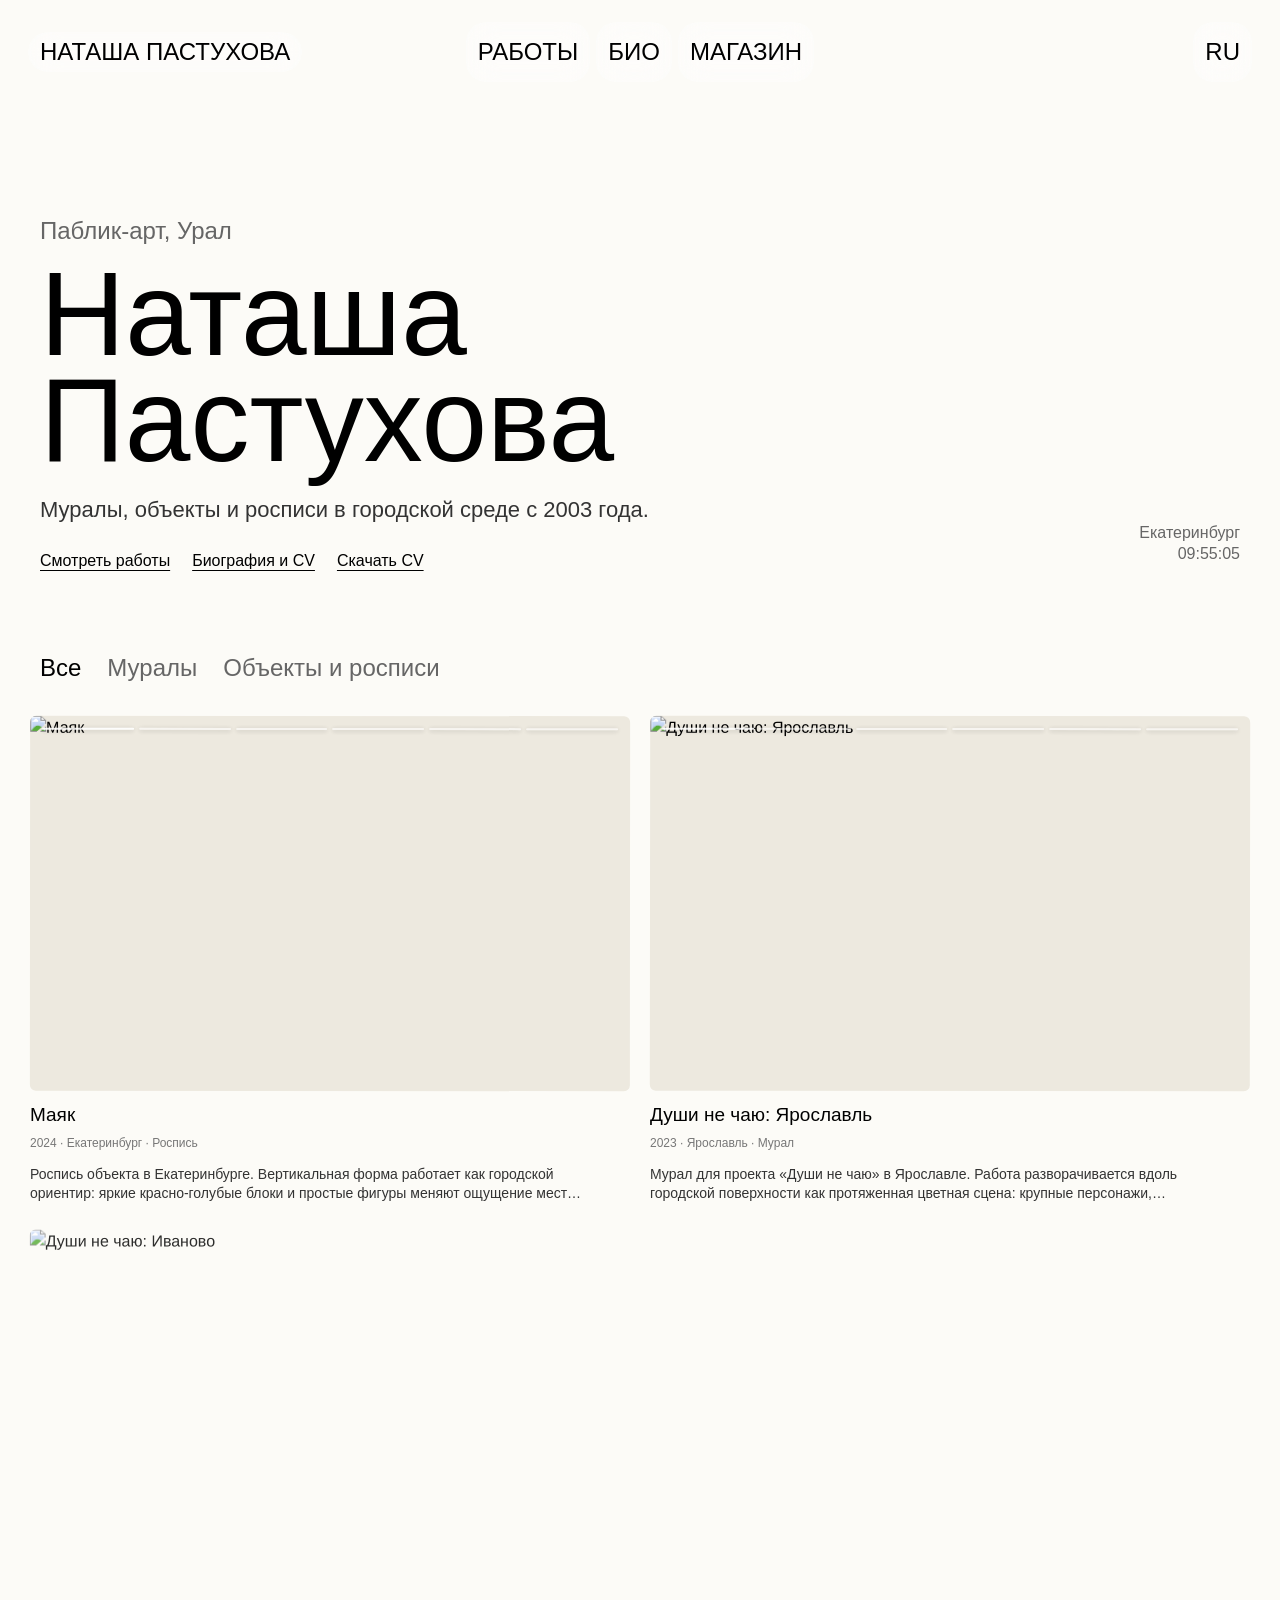
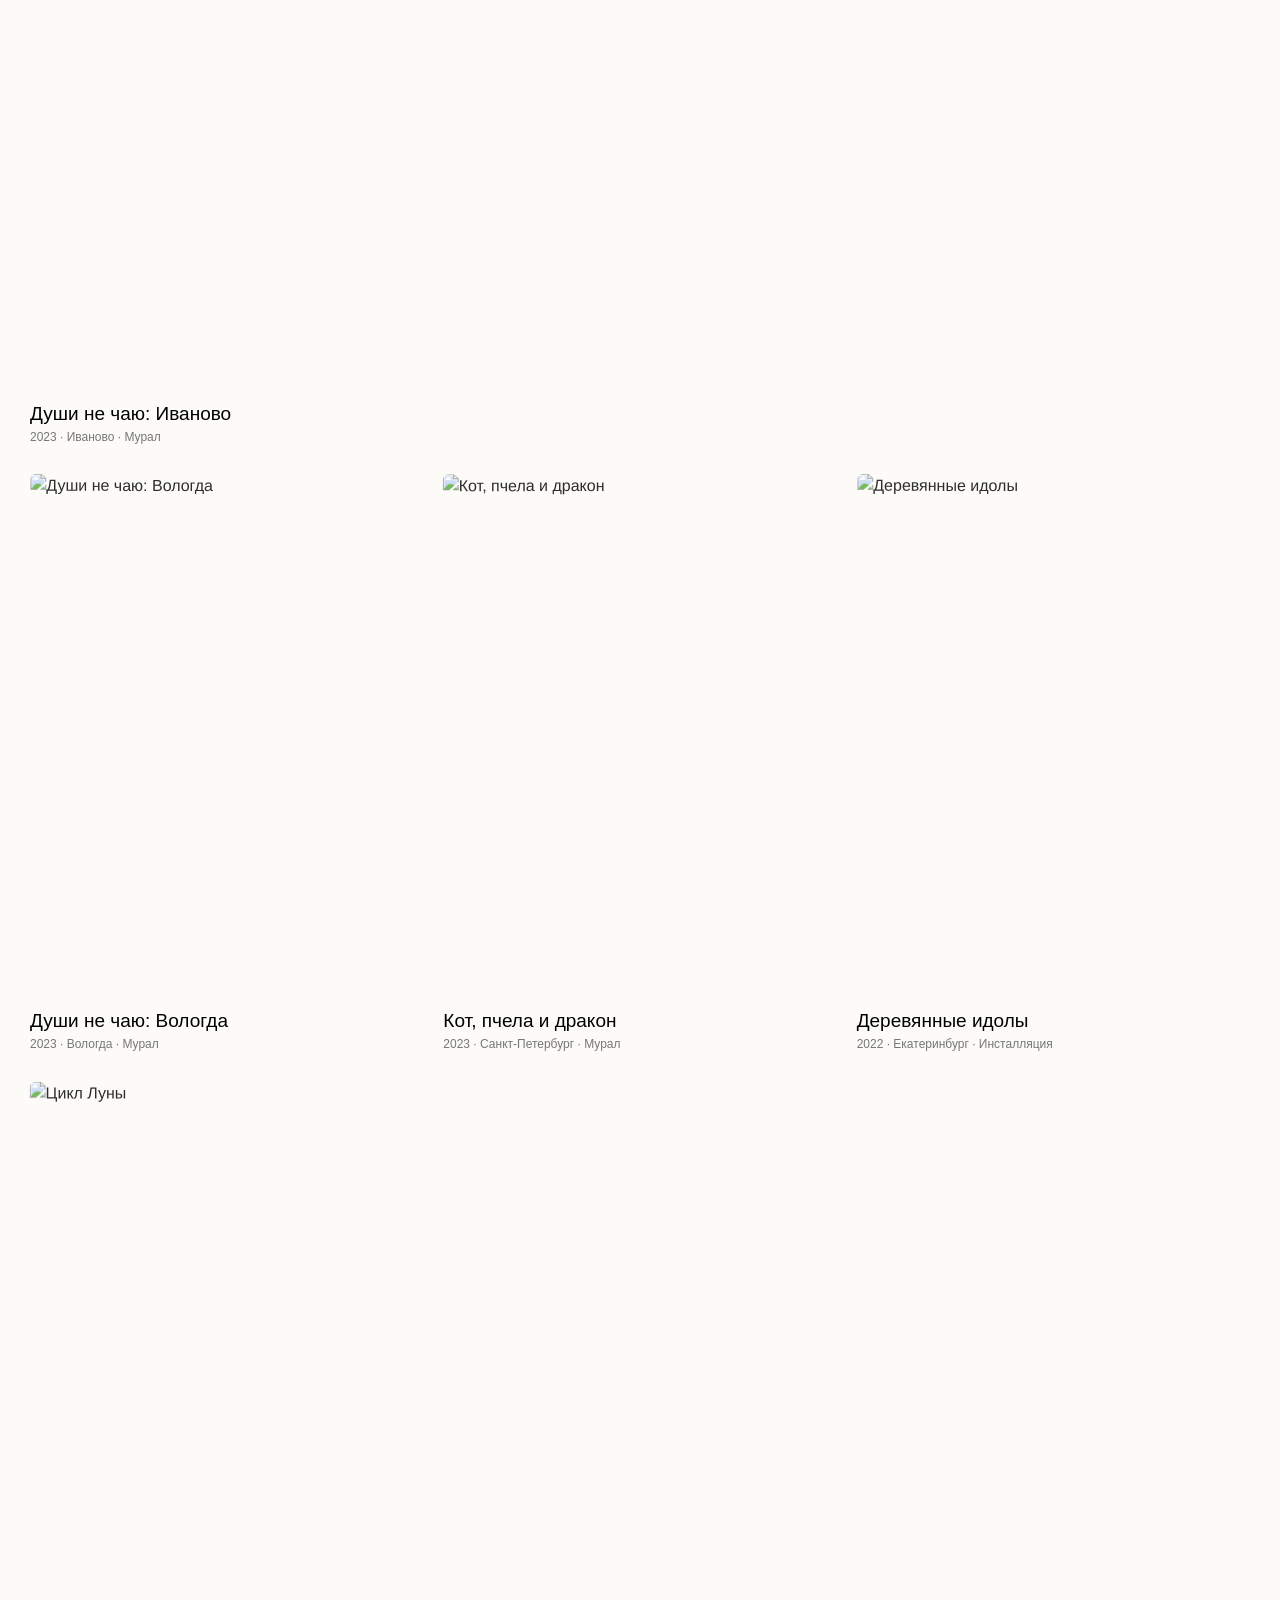
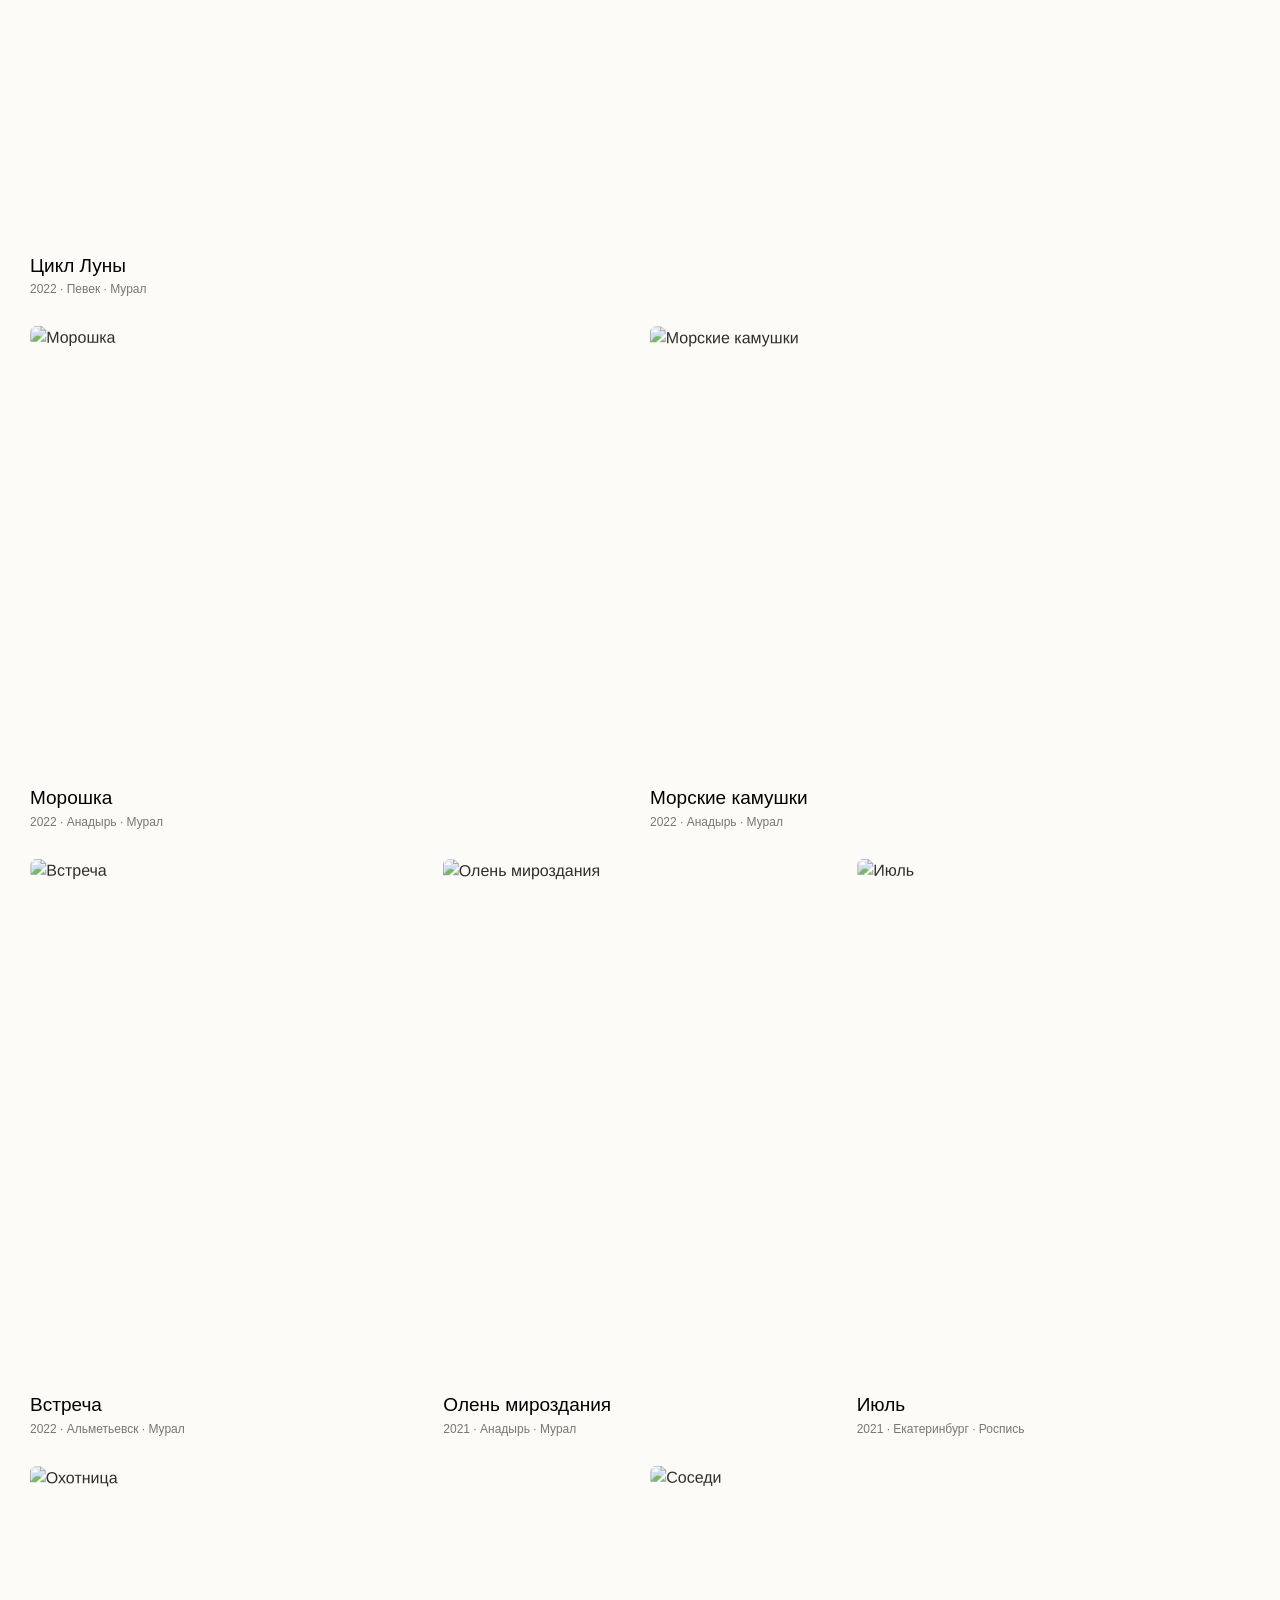
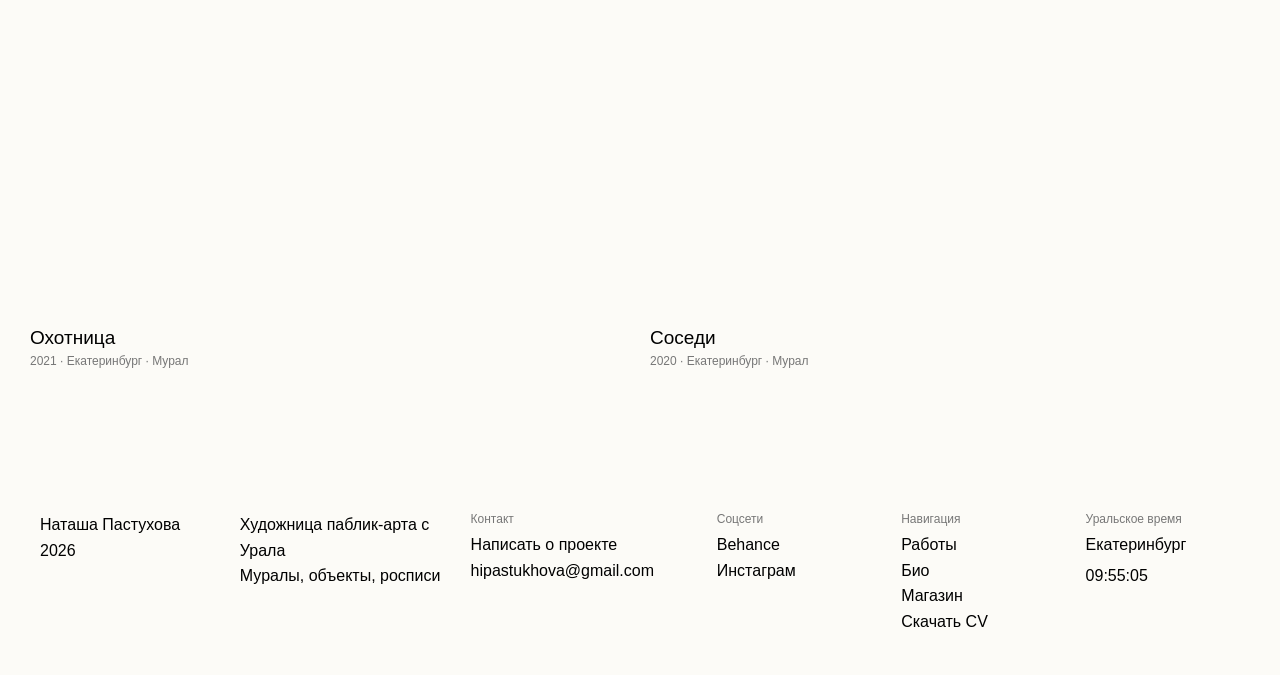
==== site/projects/project-1/index.html @ fd1a196f "Clean up v1 content and interactions" ====
<!DOCTYPE html>
<html lang="ru">
<head>
    <meta charset="UTF-8">
    <meta name="viewport" content="width=device-width, initial-scale=1.0">
    <title>Наташа Пастухова — проект временно скрыт</title>
    <meta name="robots" content="noindex,nofollow">
    <base href="../../">
    <meta http-equiv="refresh" content="0; url=index.html#cards-start">
    <script>
        window.location.replace('index.html#cards-start');
    </script>
    <link rel="stylesheet" href="css/style.css">
</head>
<body>
    <main class="project-loading">
        <a href="index.html#cards-start">Вернуться к работам</a>
    </main>
</body>
</html>
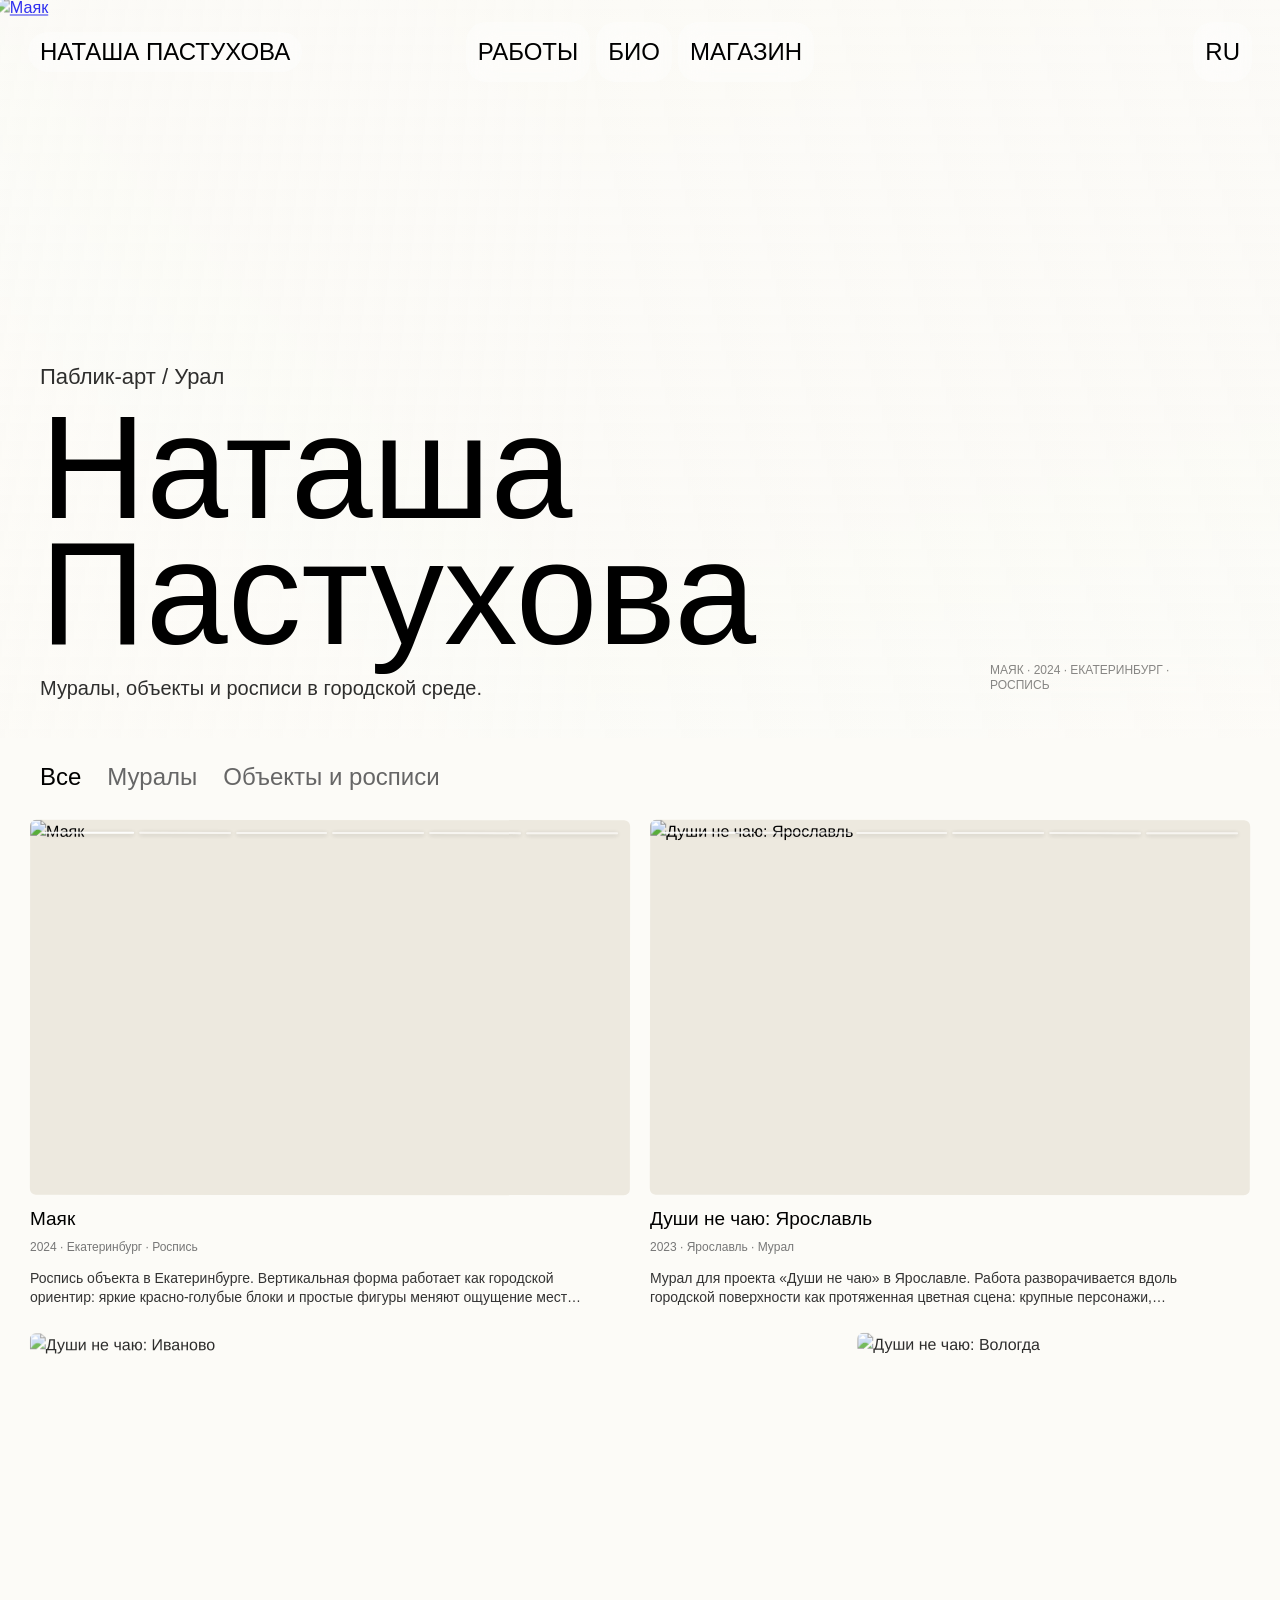
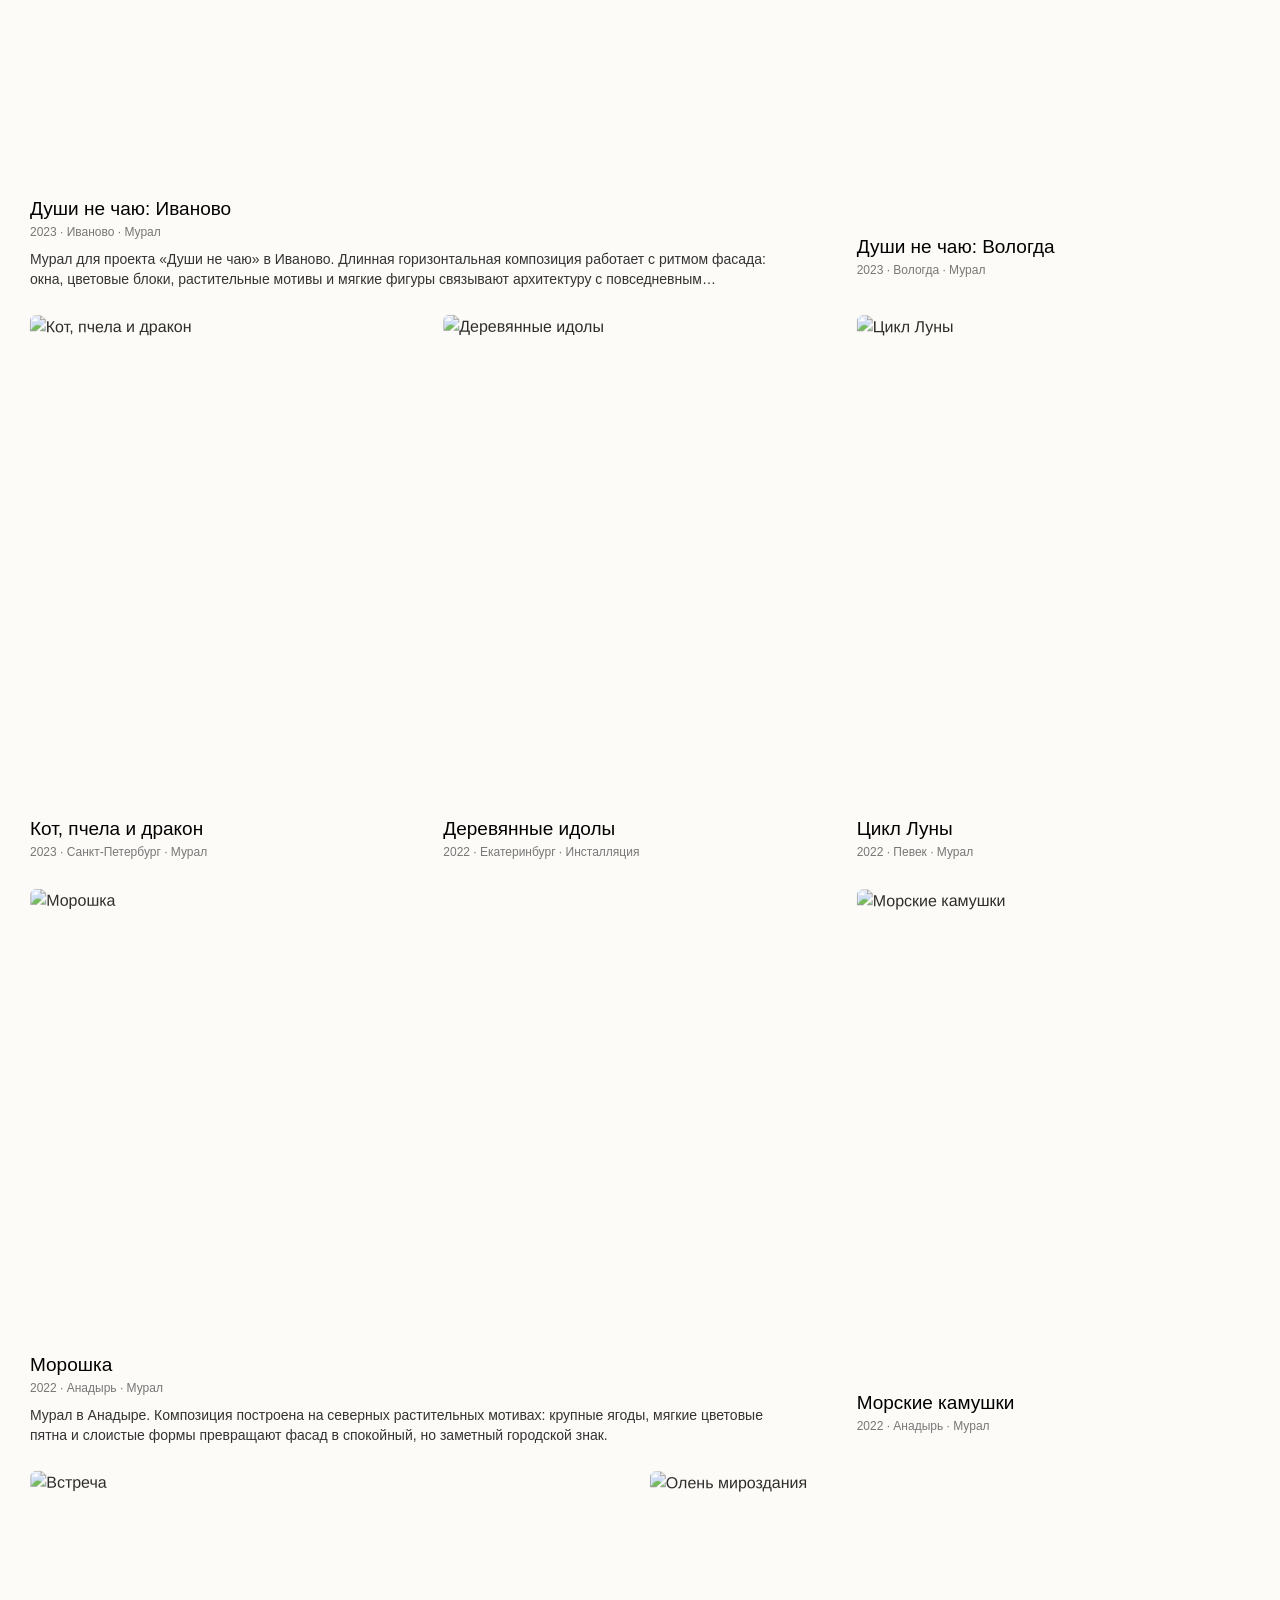
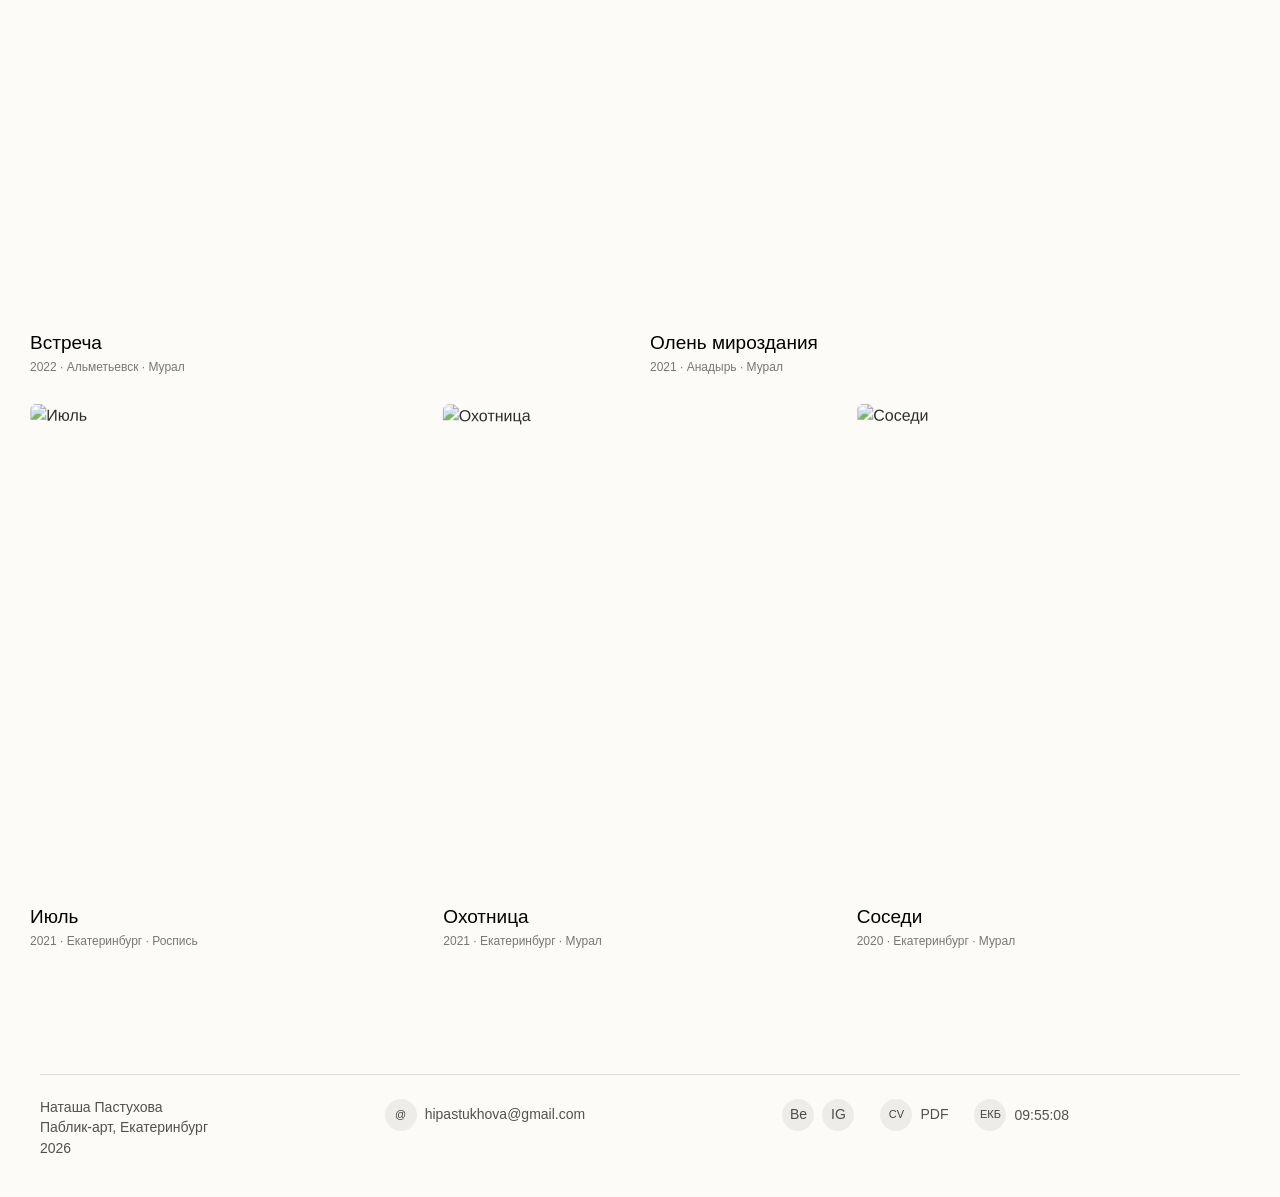
==== commit 37bcd3e5: "Polish footer and mobile typography" ====
--- a/site/projects/project-1/index.html
+++ b/site/projects/project-1/index.html
@@ -10,7 +10,7 @@
     <script>
         window.location.replace('index.html#cards-start');
     </script>
-    <link rel="stylesheet" href="css/style.css">
+    <link rel="stylesheet" href="css/style.css?v=site-v1-8">
 </head>
 <body>
     <main class="project-loading">
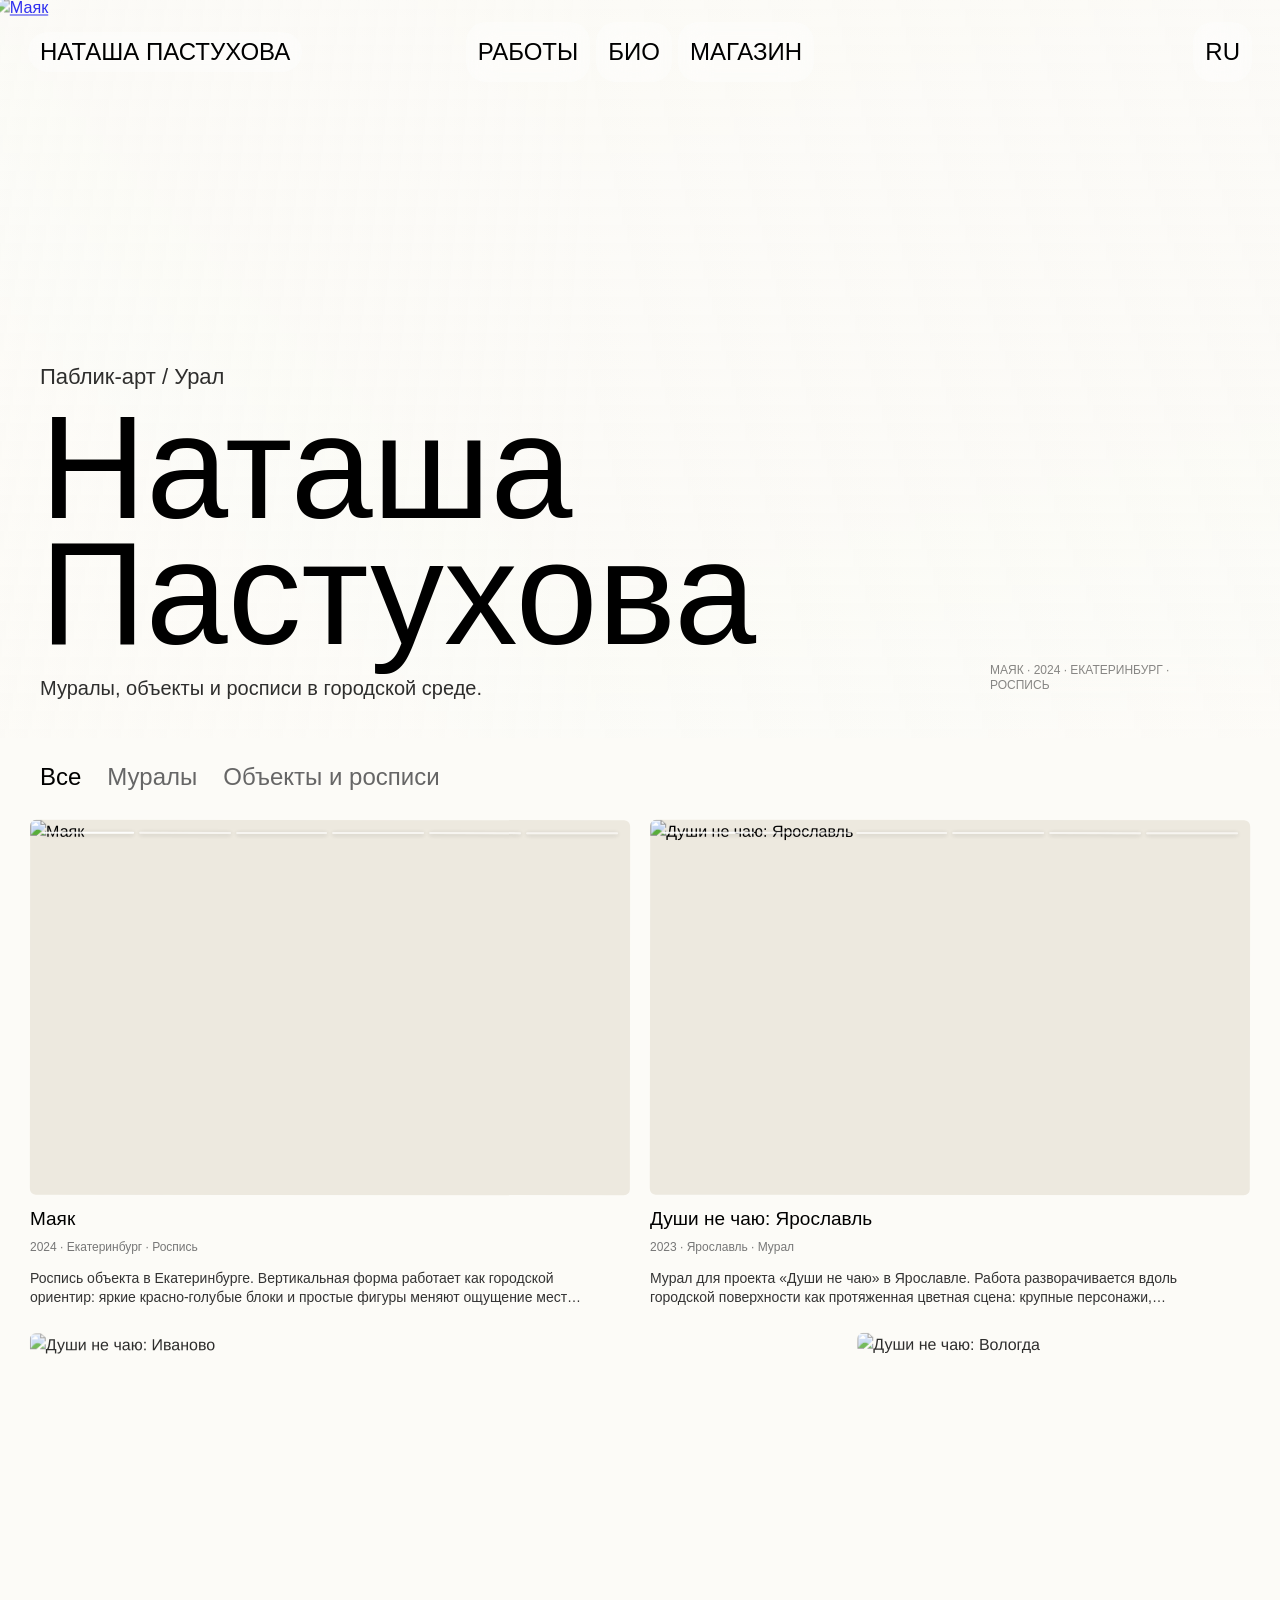
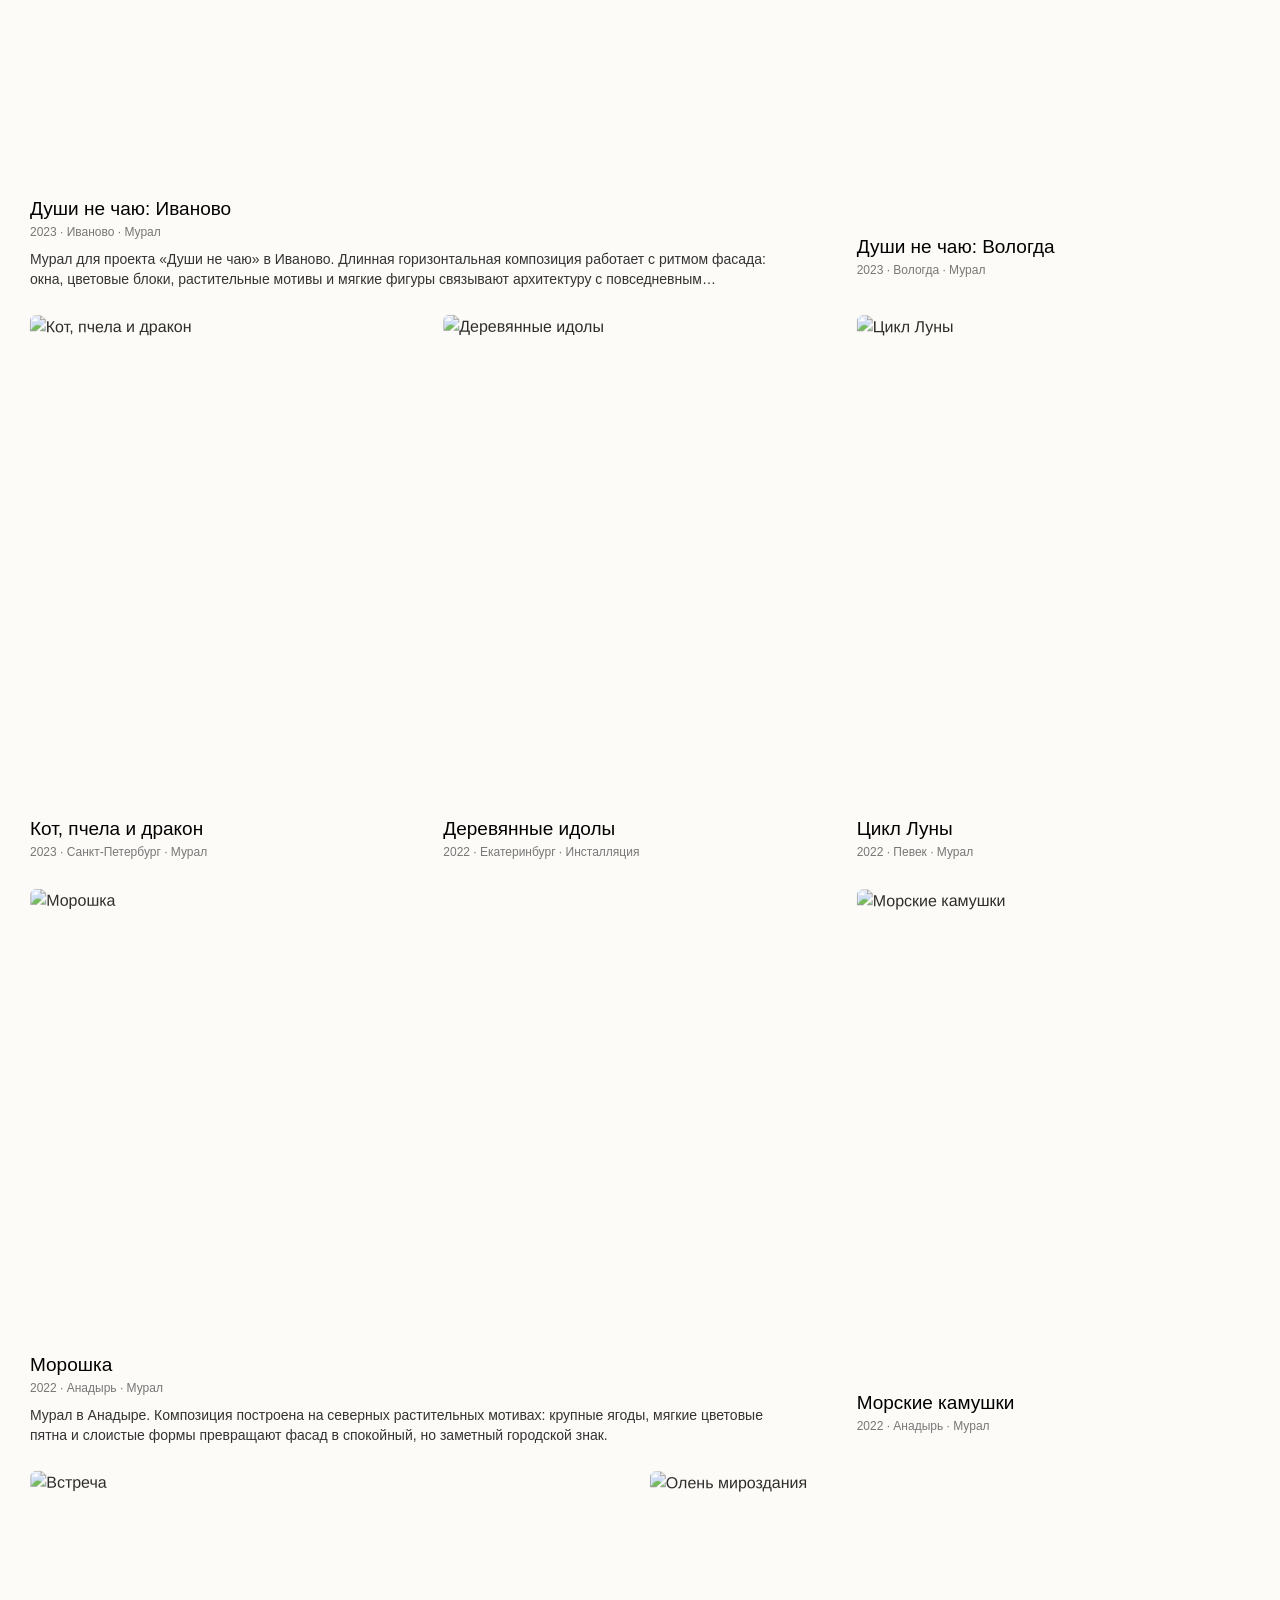
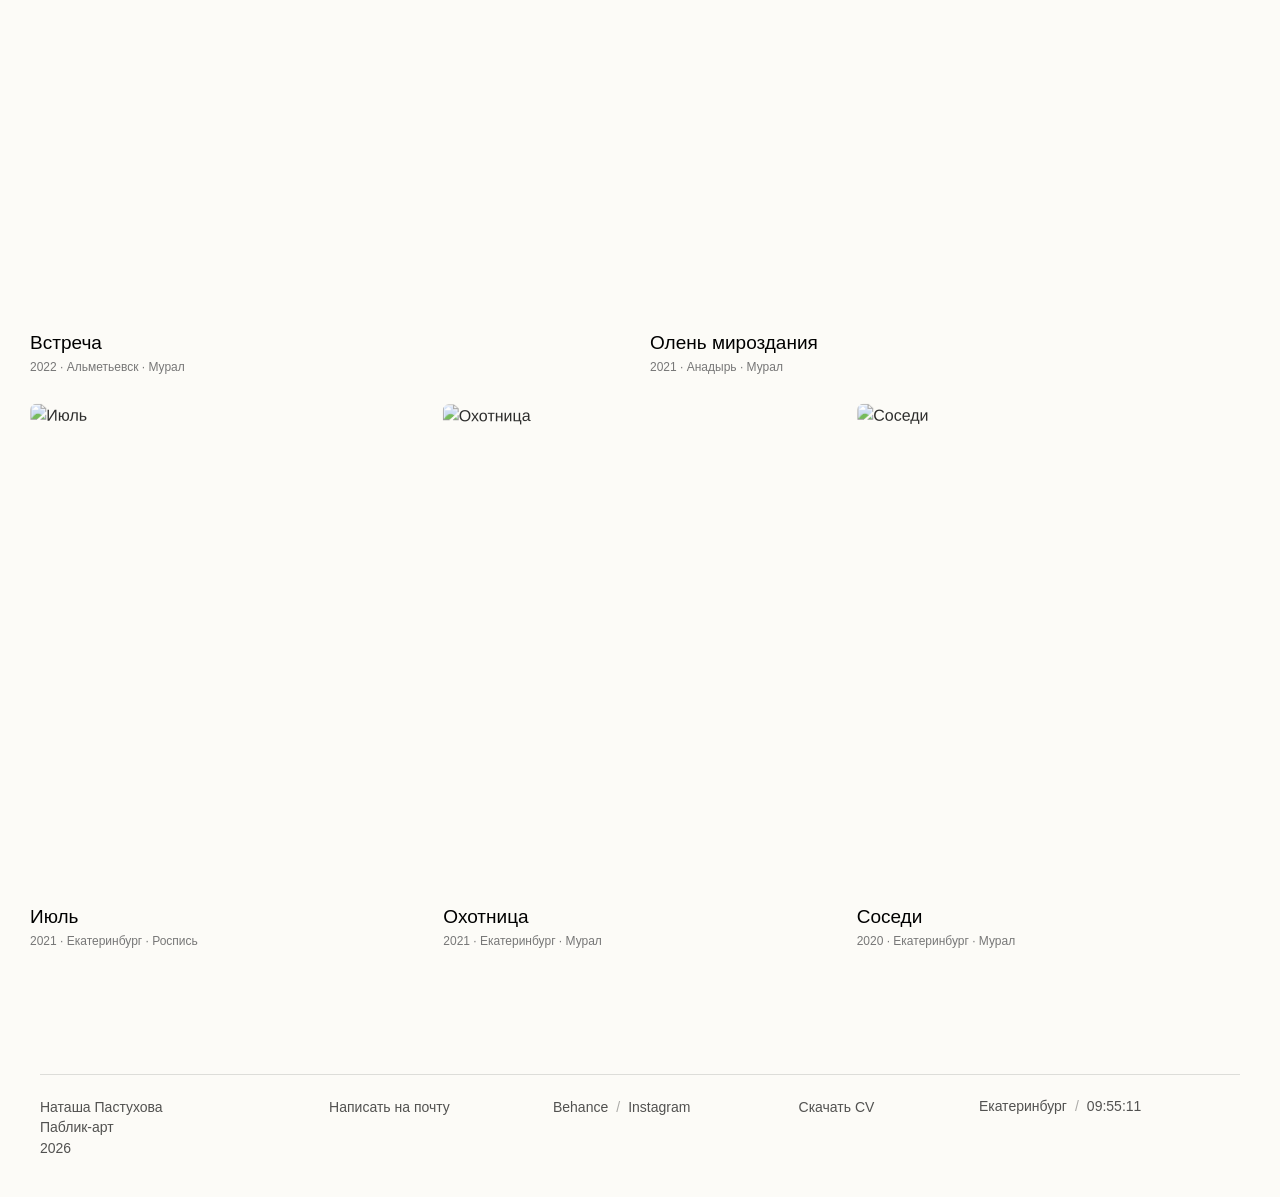
==== commit 0dee57a4: "Clarify links and shop ordering" ====
--- a/site/projects/project-1/index.html
+++ b/site/projects/project-1/index.html
@@ -10,7 +10,7 @@
     <script>
         window.location.replace('index.html#cards-start');
     </script>
-    <link rel="stylesheet" href="css/style.css?v=site-v1-8">
+    <link rel="stylesheet" href="css/style.css?v=site-v1-9">
 </head>
 <body>
     <main class="project-loading">
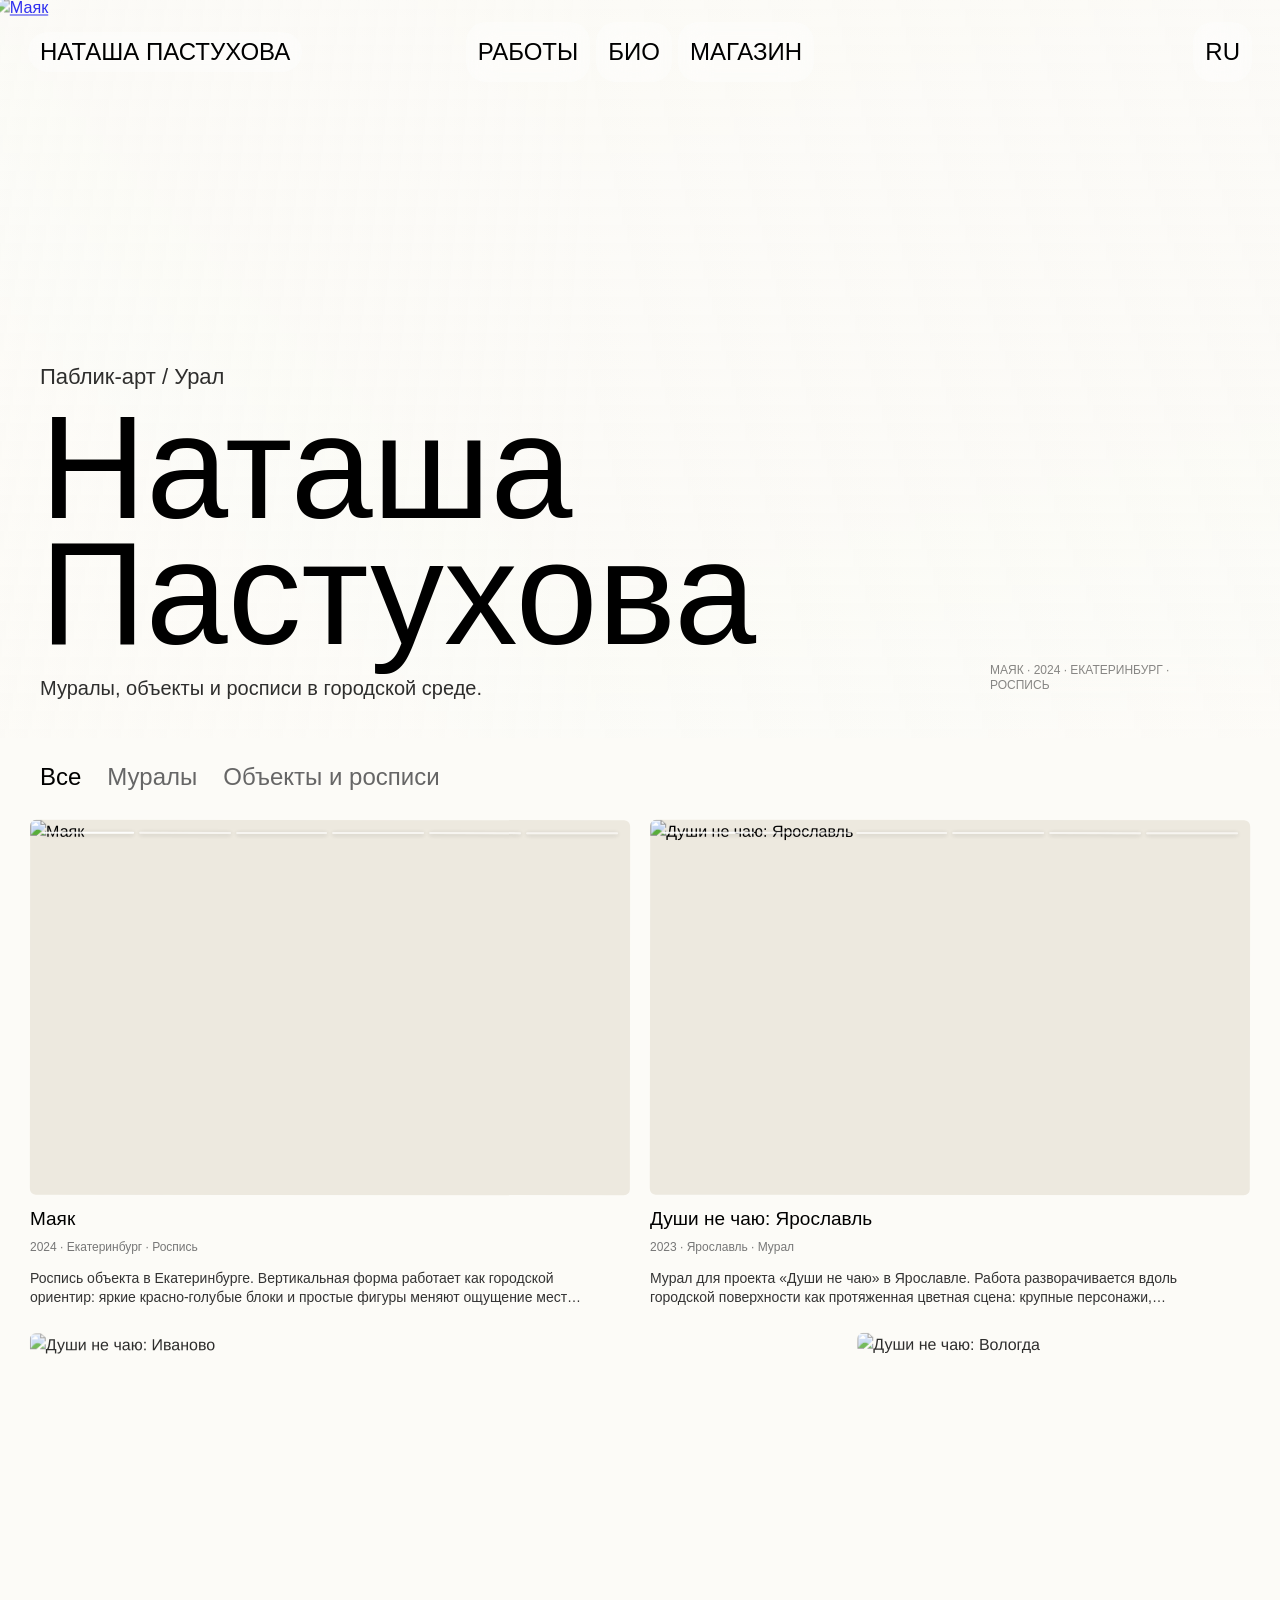
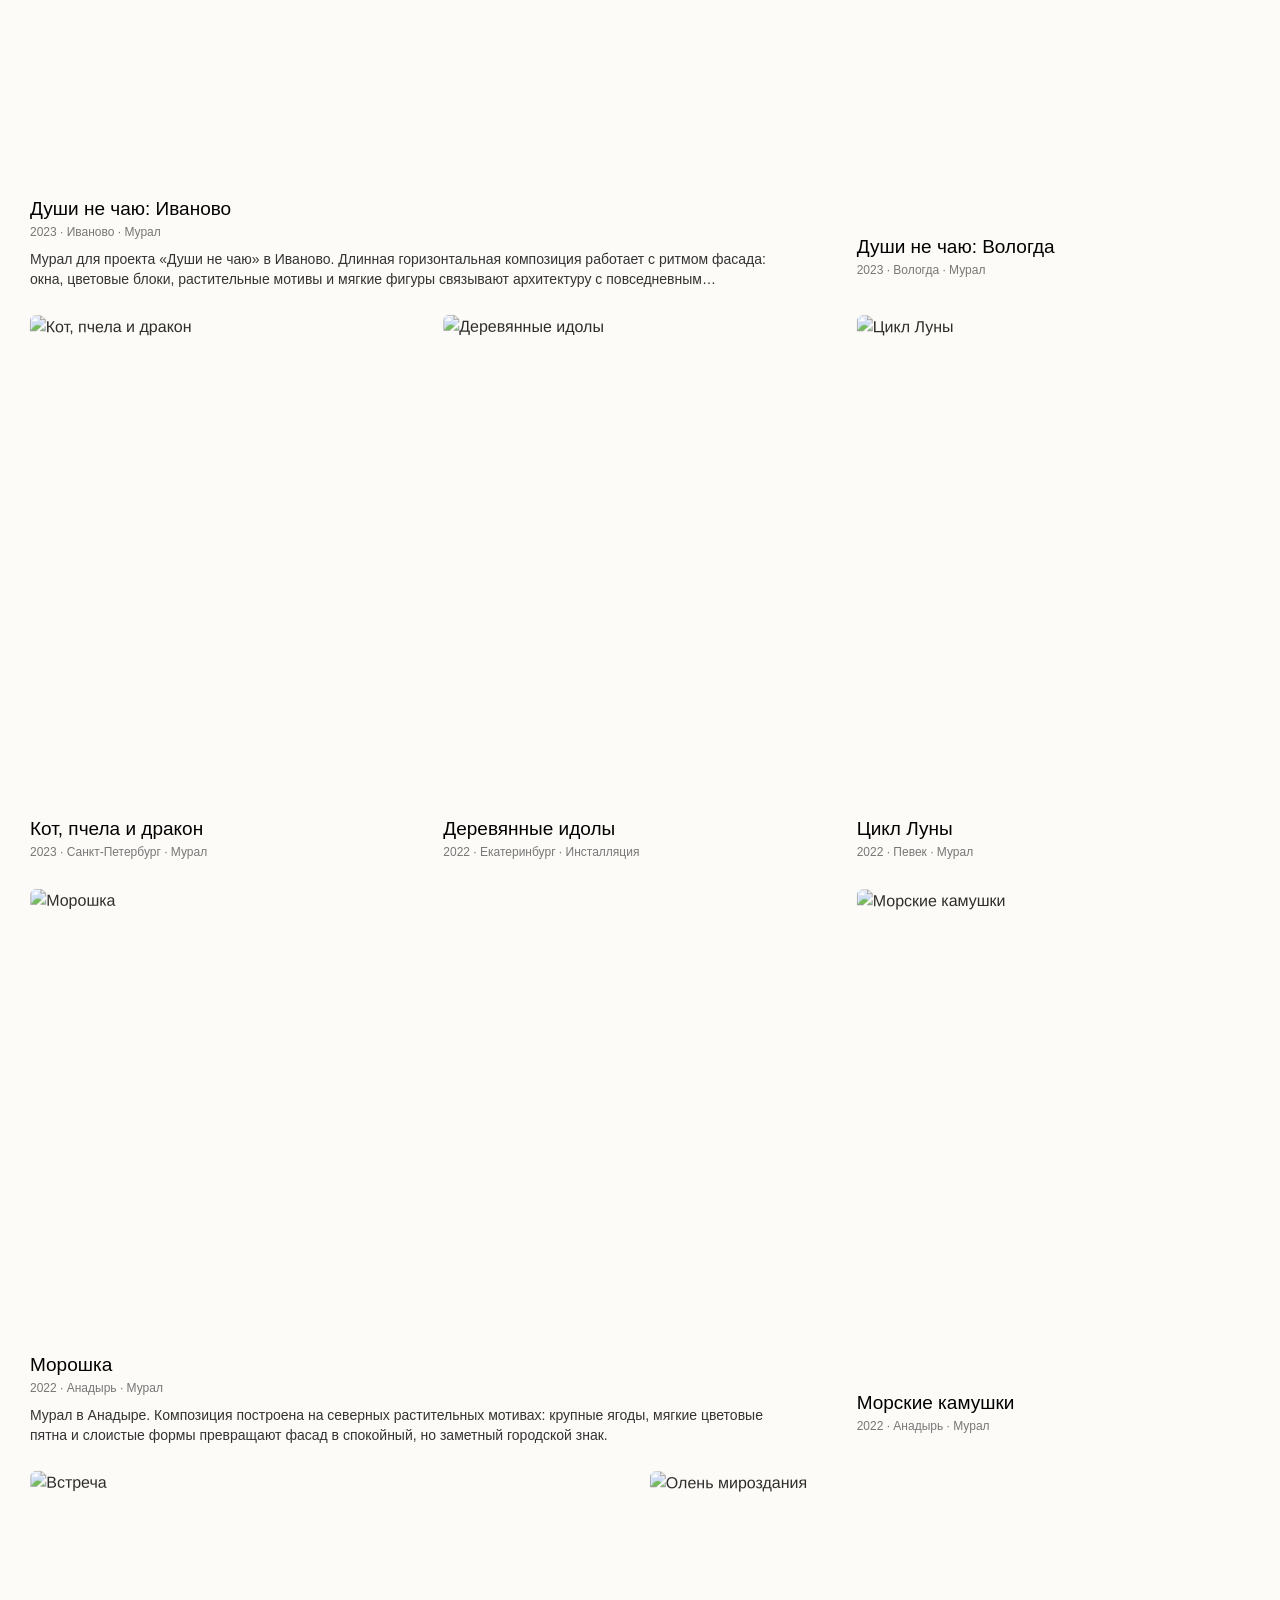
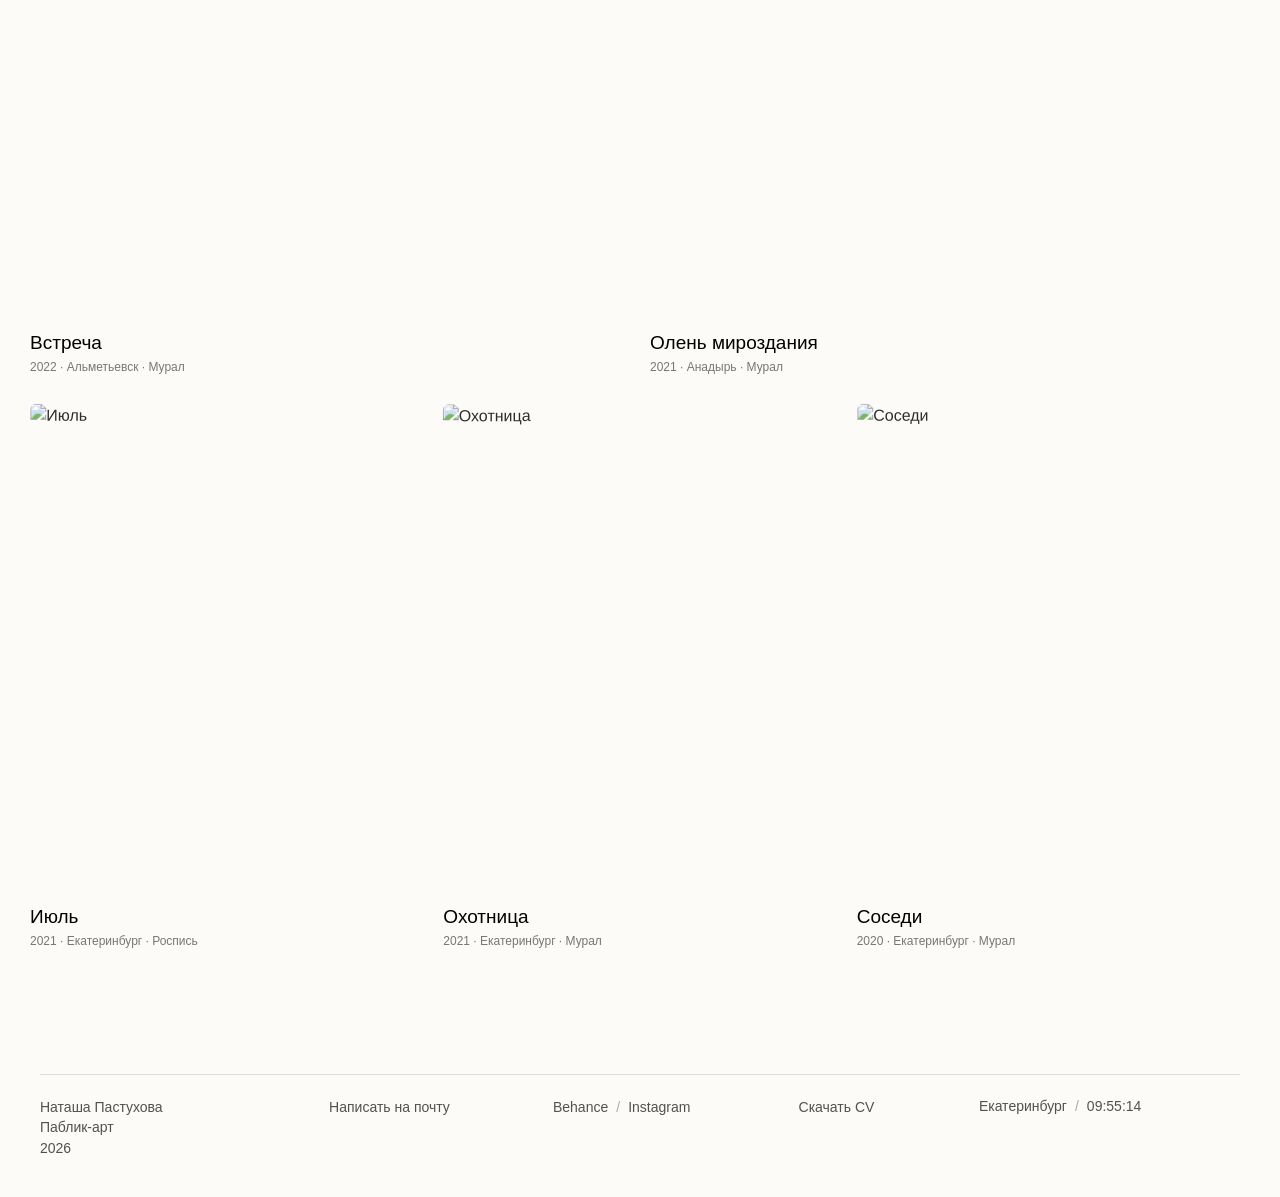
==== commit e231a423: "Refine shop and action typography" ====
--- a/site/projects/project-1/index.html
+++ b/site/projects/project-1/index.html
@@ -10,7 +10,7 @@
     <script>
         window.location.replace('index.html#cards-start');
     </script>
-    <link rel="stylesheet" href="css/style.css?v=site-v1-9">
+    <link rel="stylesheet" href="css/style.css?v=site-v1-10">
 </head>
 <body>
     <main class="project-loading">
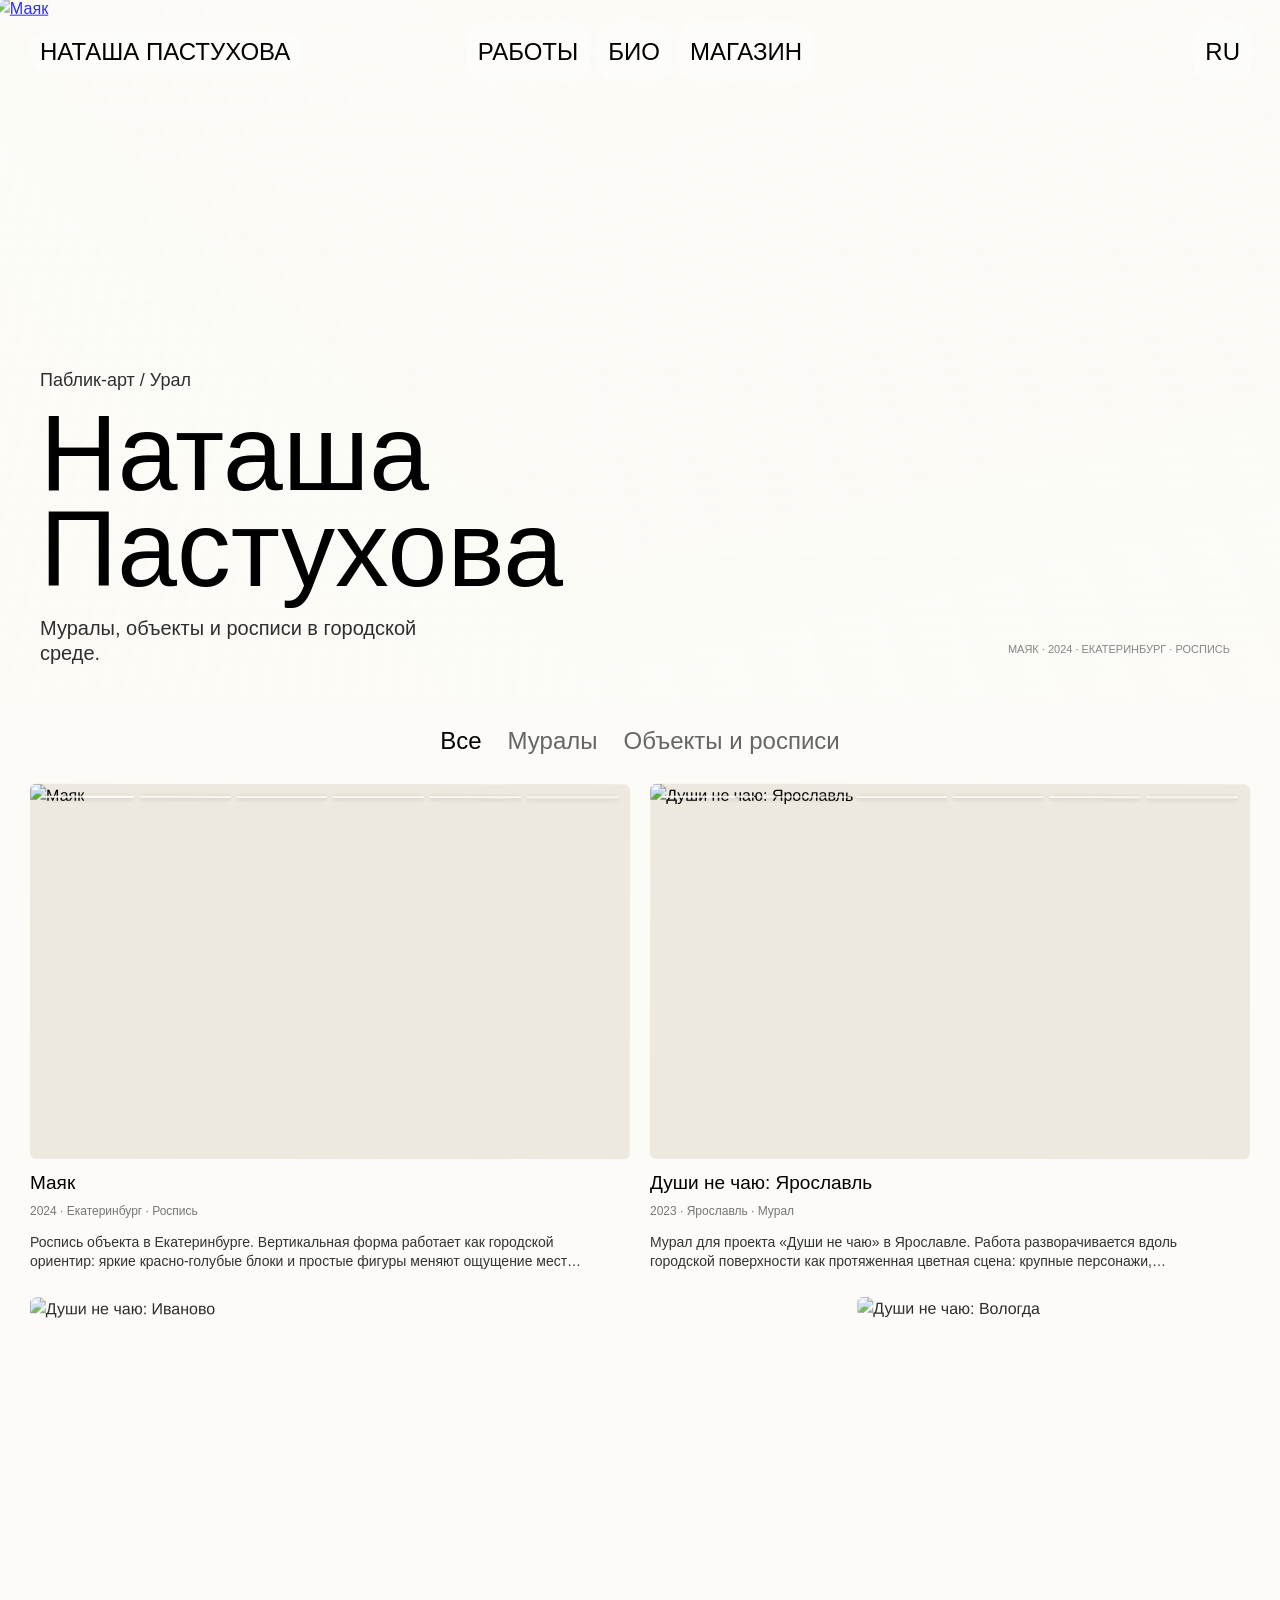
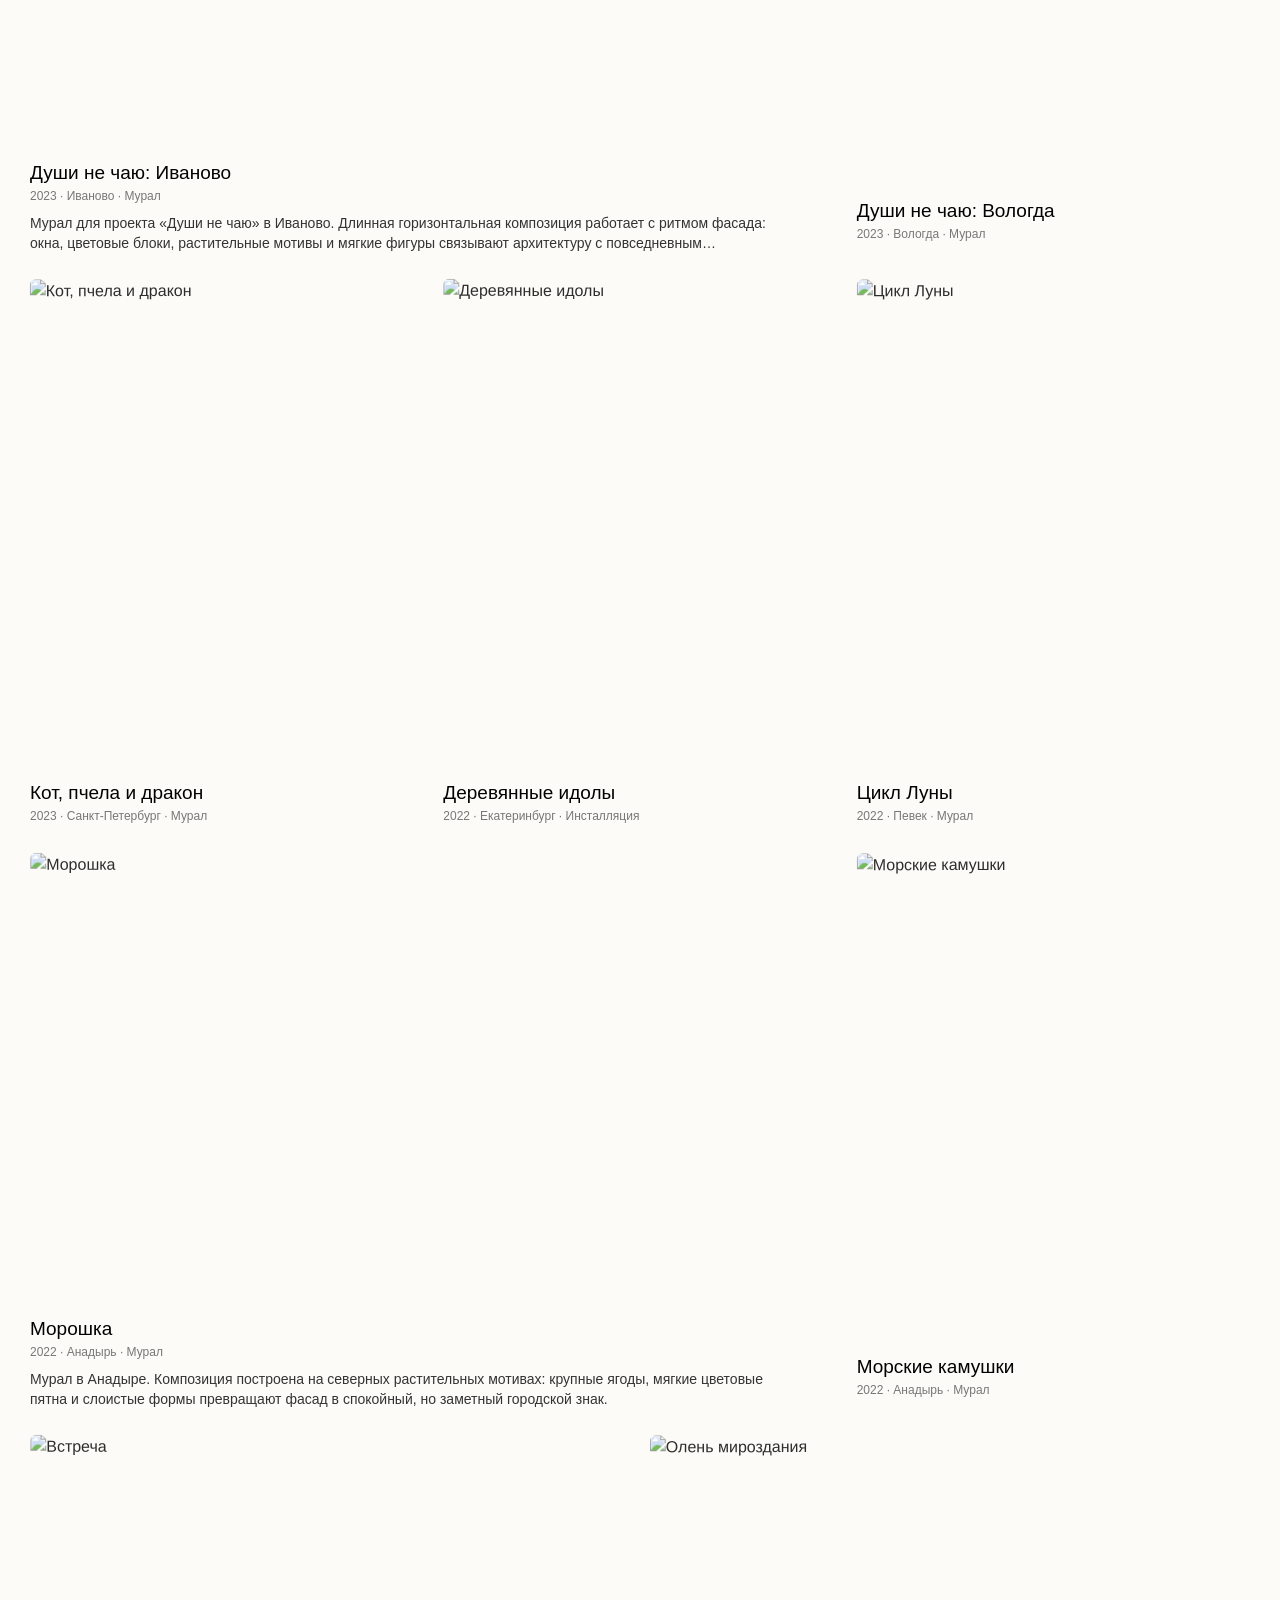
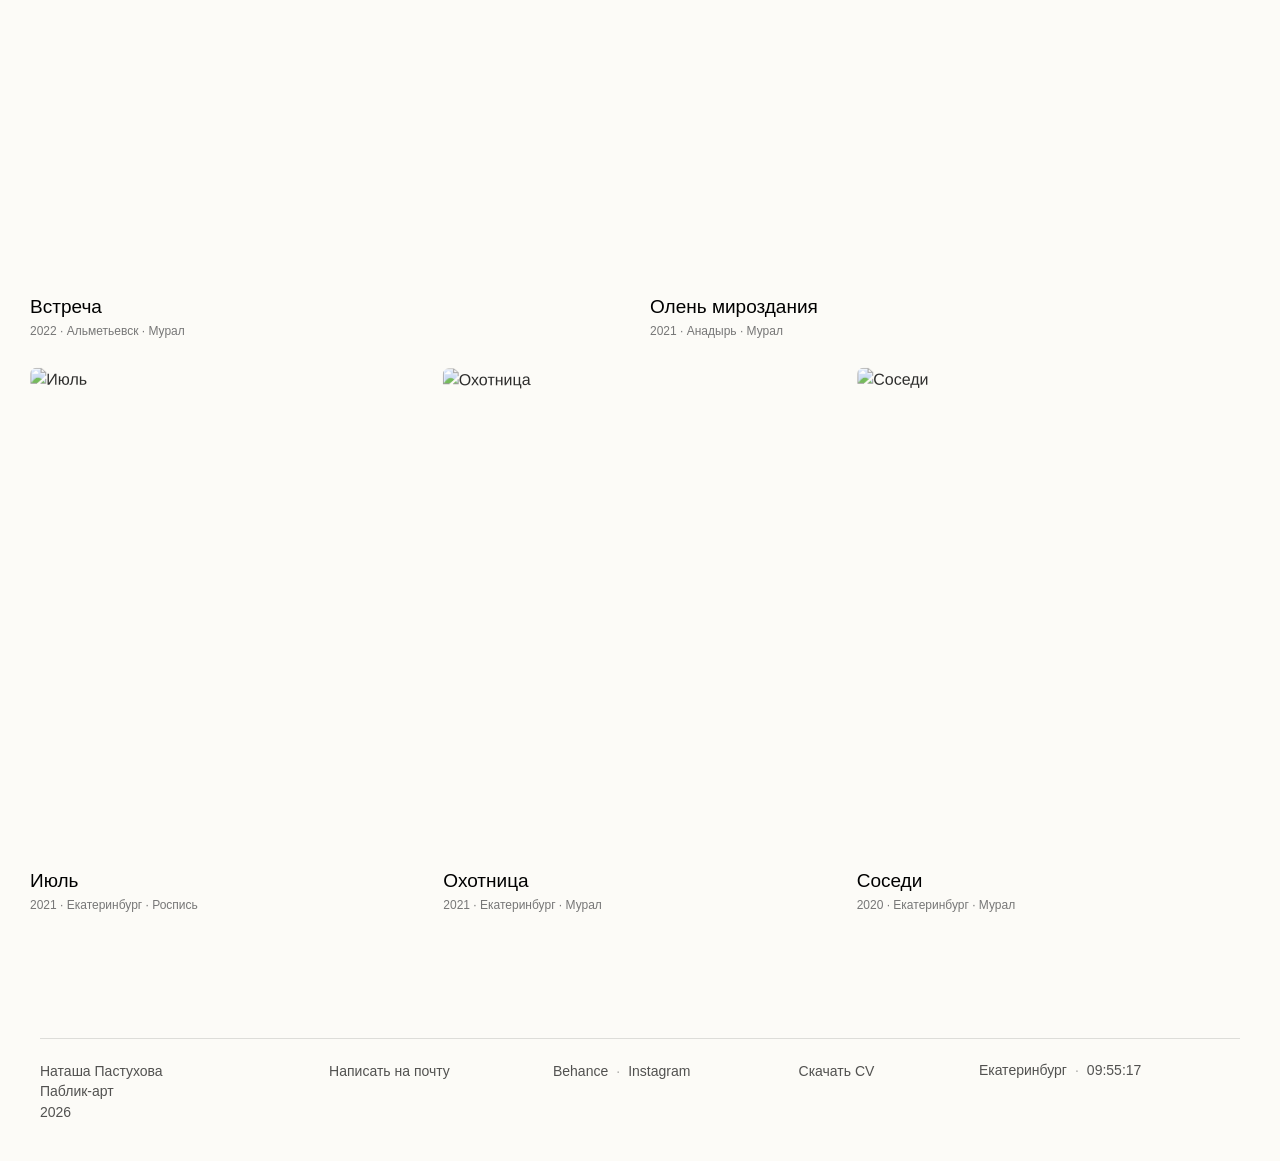
==== commit 849c0a04: "Fix shop contrast and homepage alignment" ====
--- a/site/projects/project-1/index.html
+++ b/site/projects/project-1/index.html
@@ -10,7 +10,7 @@
     <script>
         window.location.replace('index.html#cards-start');
     </script>
-    <link rel="stylesheet" href="css/style.css?v=site-v1-10">
+    <link rel="stylesheet" href="css/style.css?v=site-v1-11">
 </head>
 <body>
     <main class="project-loading">
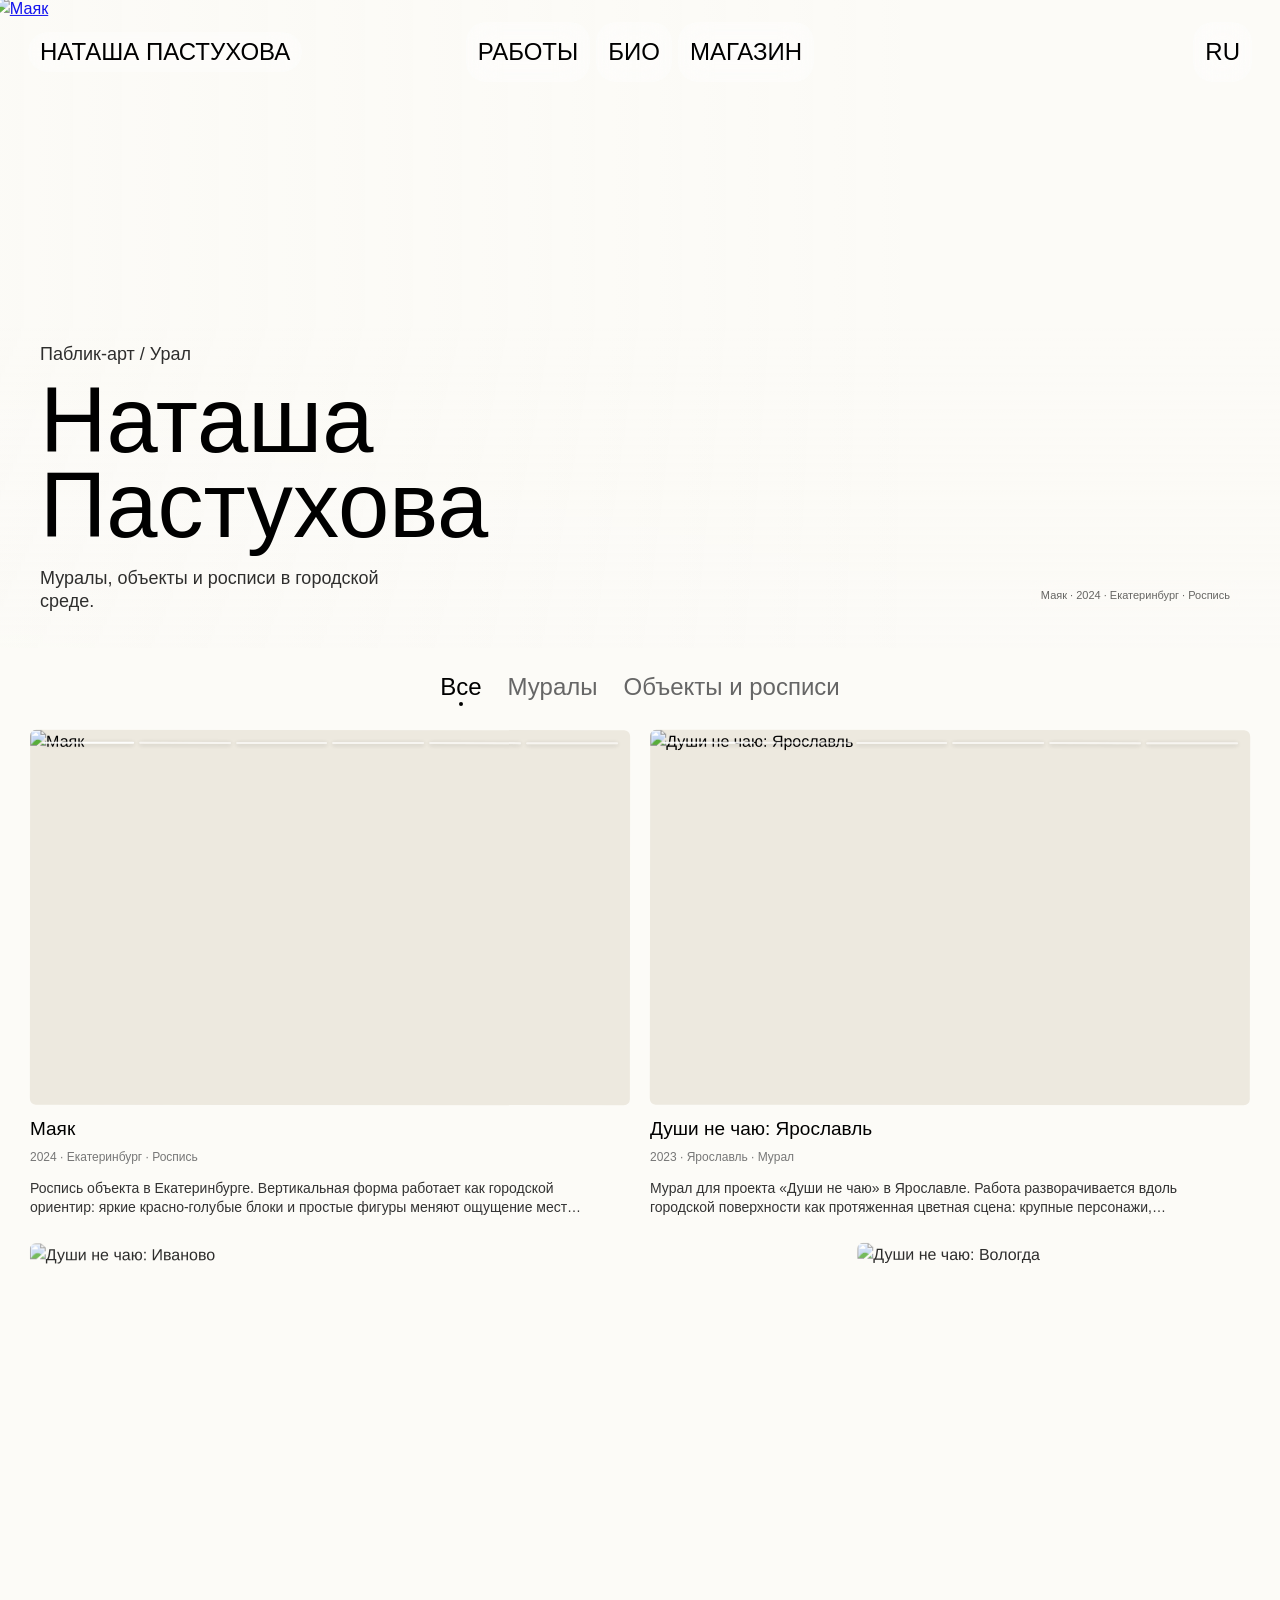
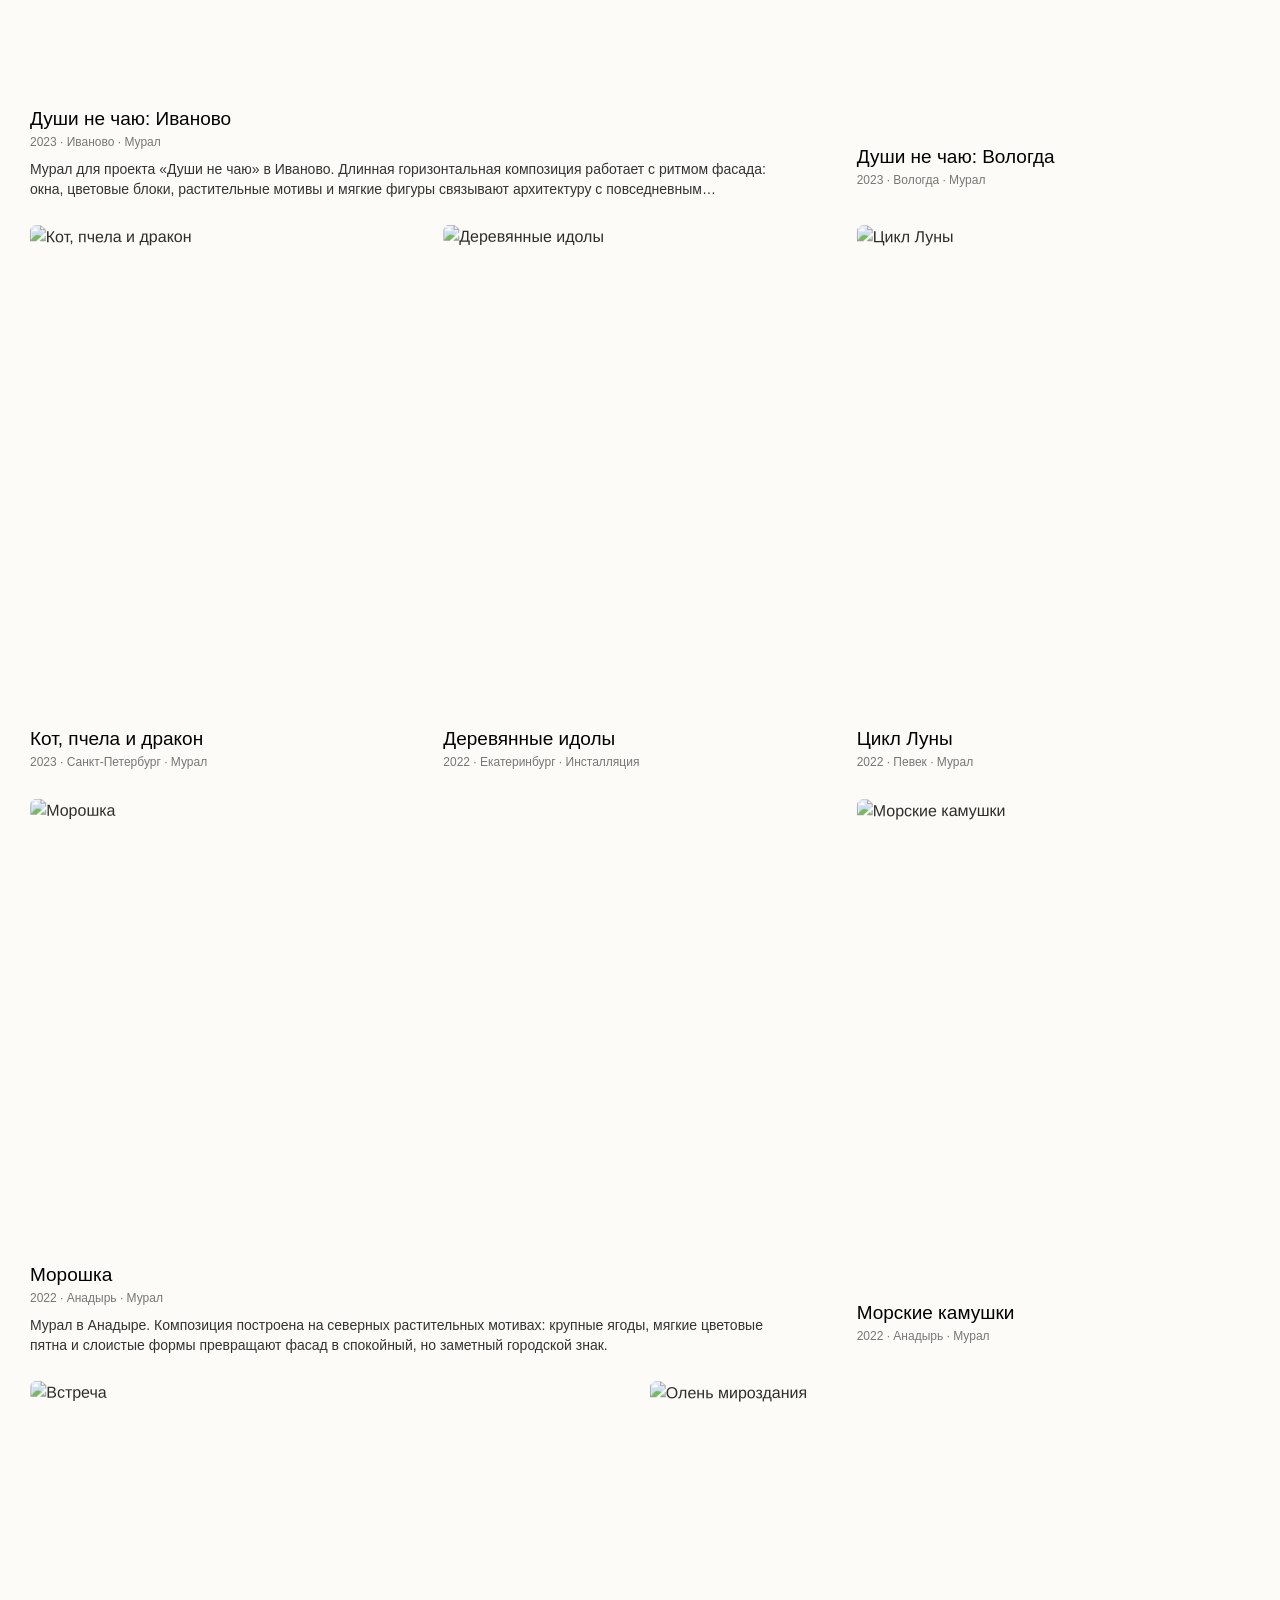
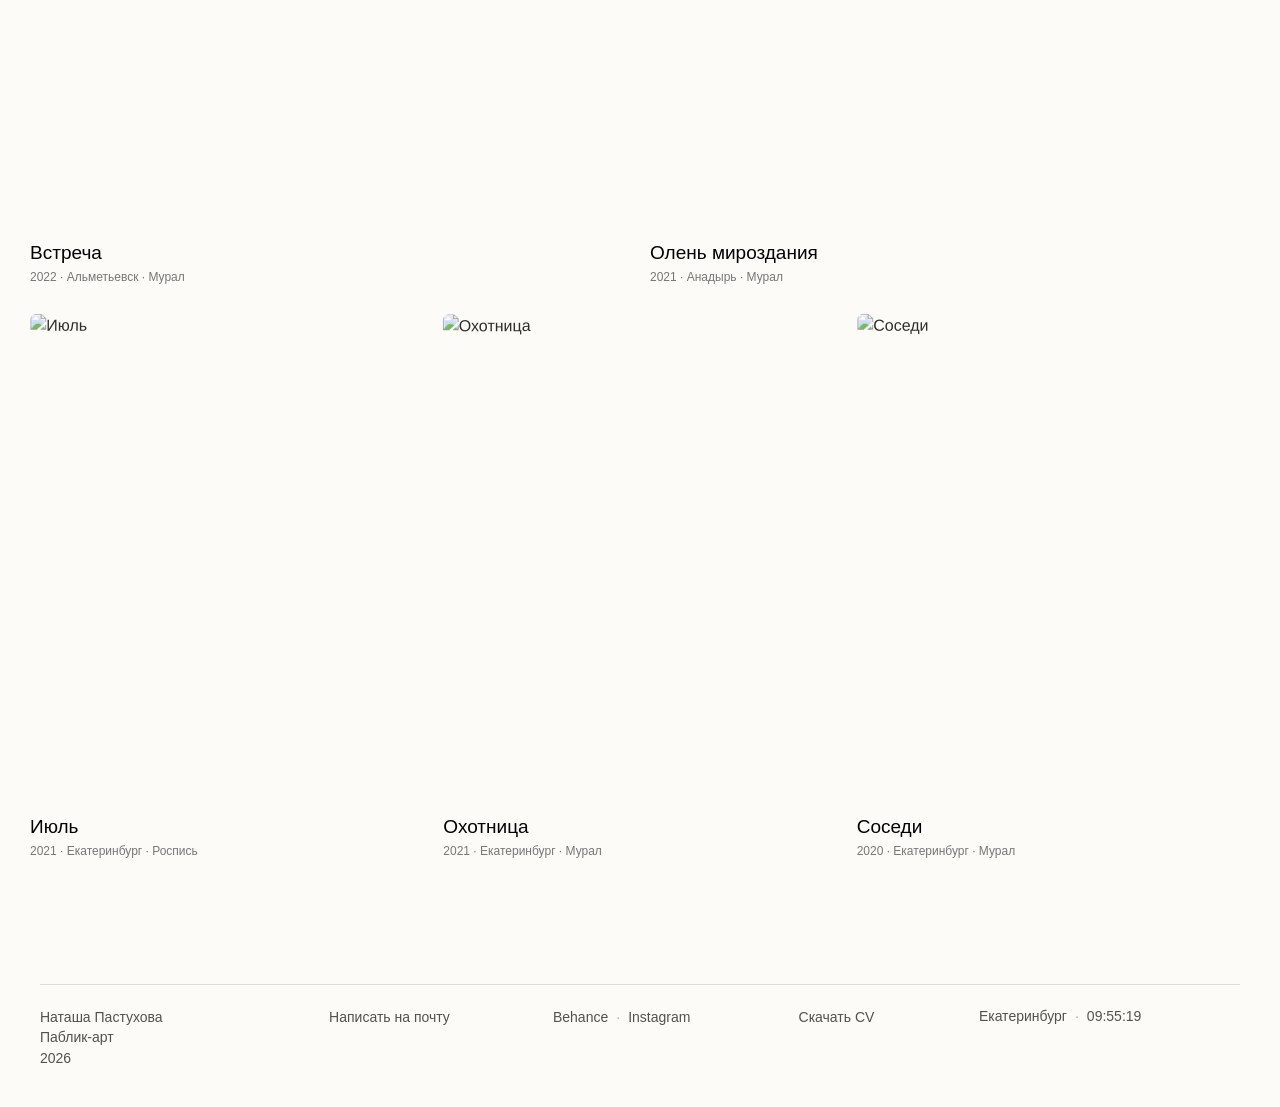
==== commit dabab1fd: "Apply UI audit fixes" ====
--- a/site/projects/project-1/index.html
+++ b/site/projects/project-1/index.html
@@ -10,7 +10,7 @@
     <script>
         window.location.replace('index.html#cards-start');
     </script>
-    <link rel="stylesheet" href="css/style.css?v=site-v1-11">
+    <link rel="stylesheet" href="css/style.css?v=site-v1-12">
 </head>
 <body>
     <main class="project-loading">
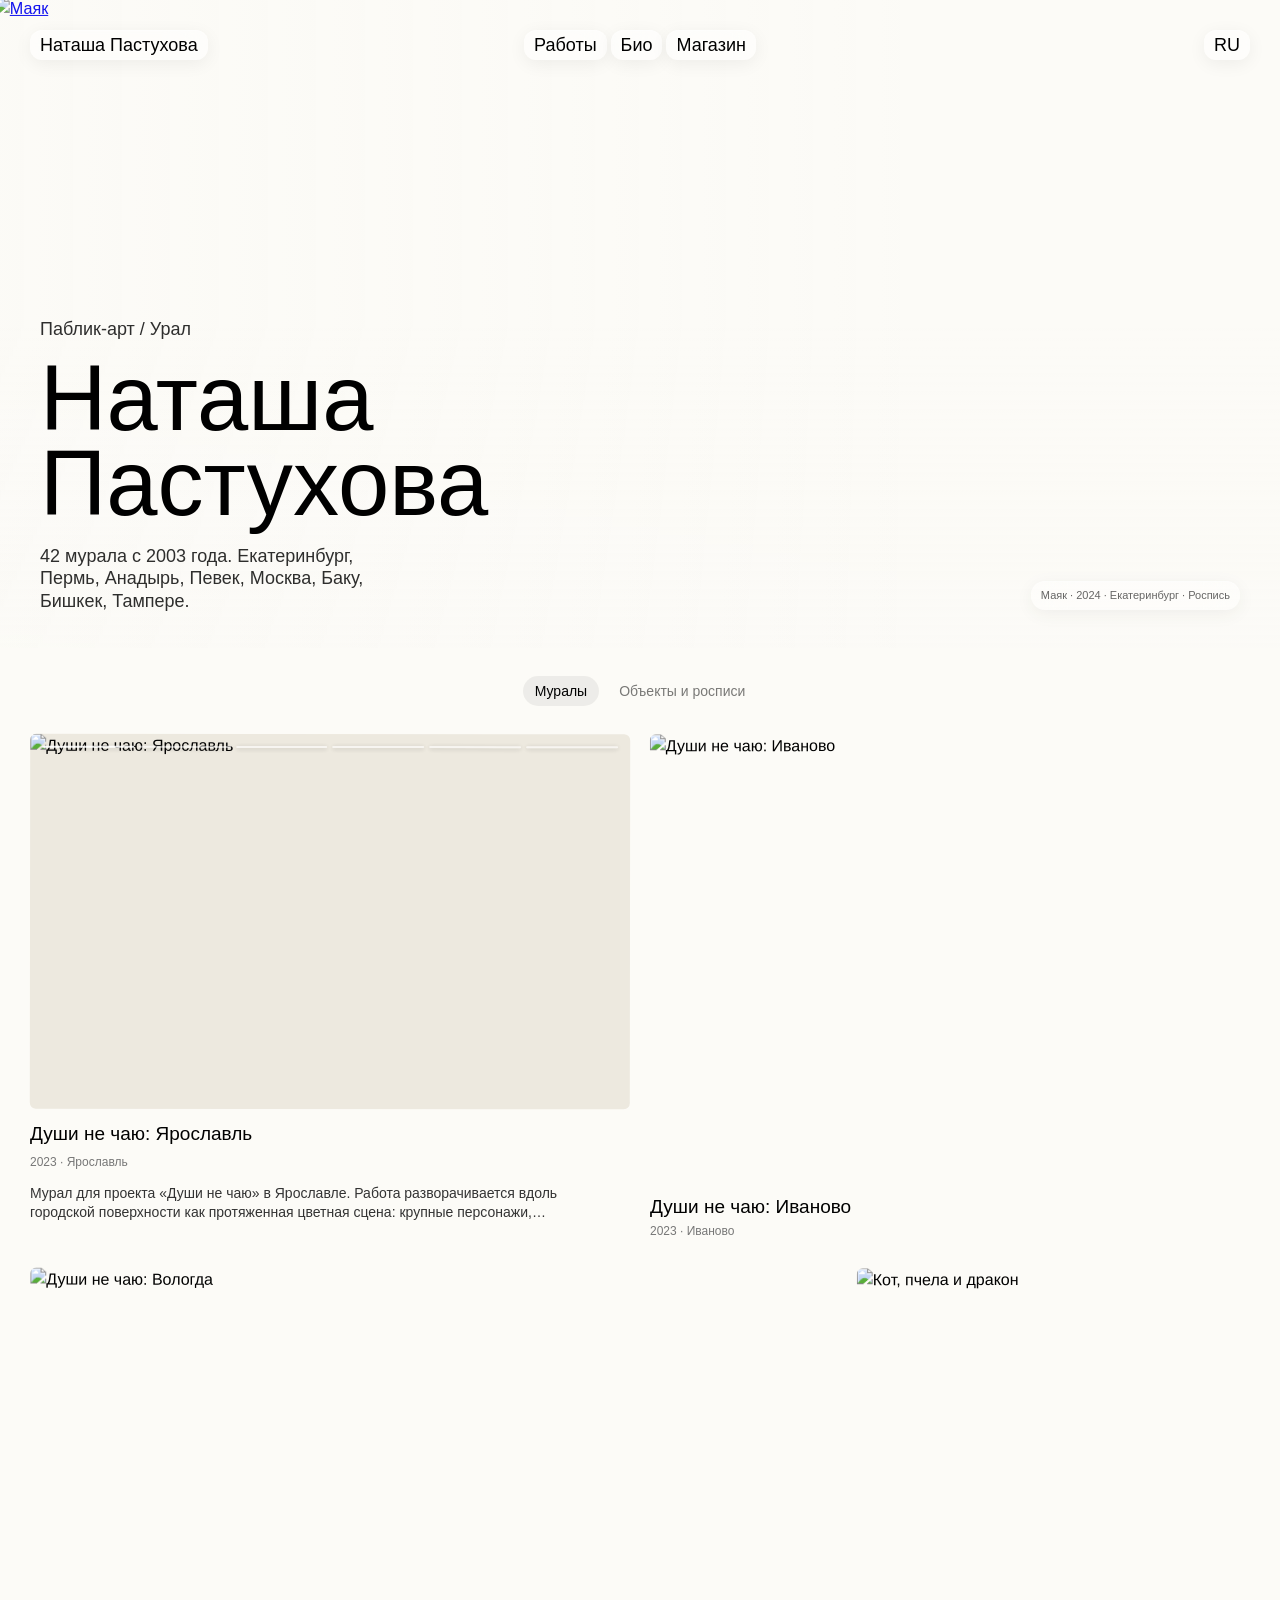
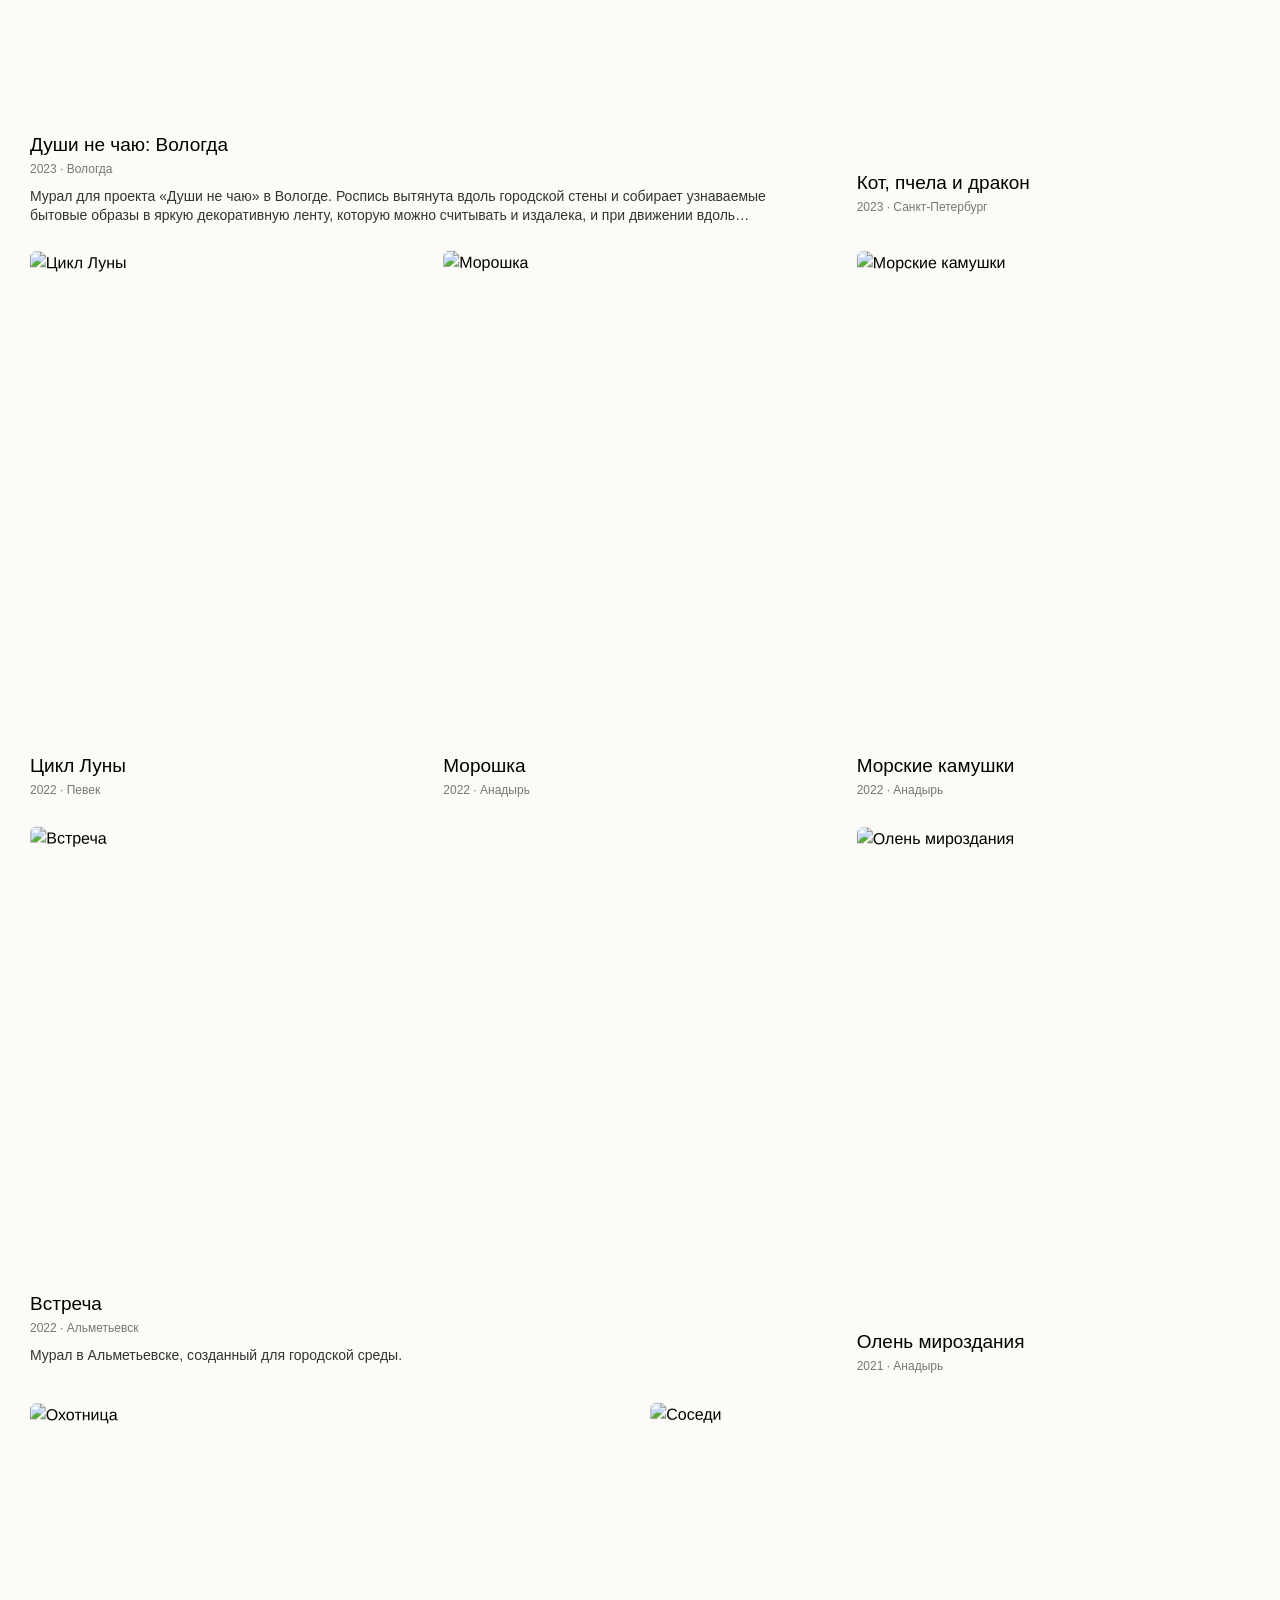
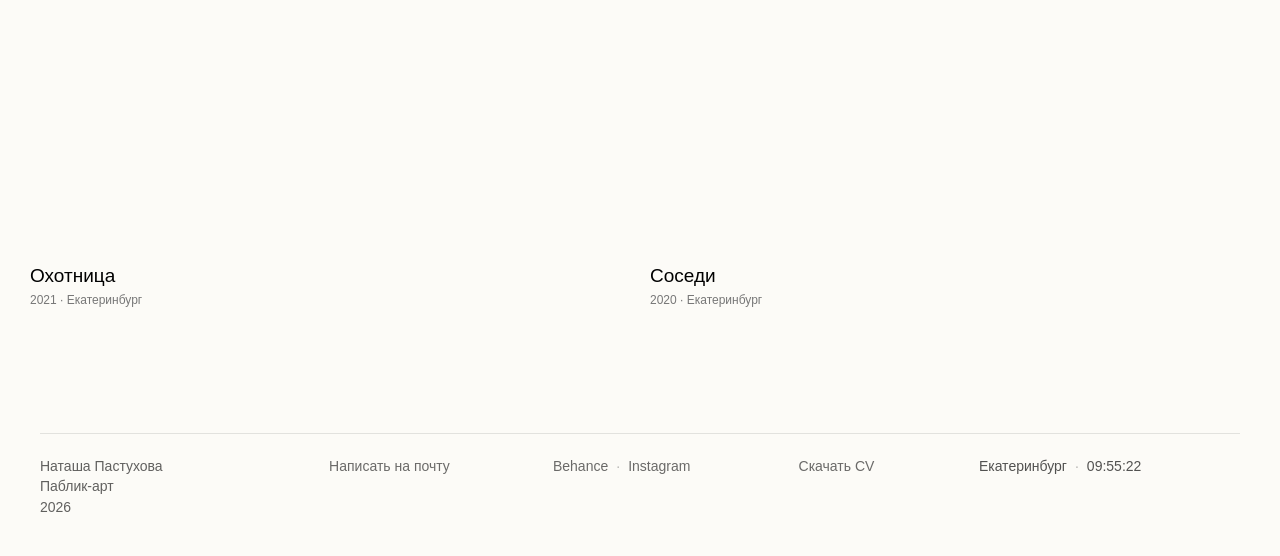
==== commit 02f764bd: "Unify site UI and shop cards" ====
--- a/site/projects/project-1/index.html
+++ b/site/projects/project-1/index.html
@@ -10,7 +10,8 @@
     <script>
         window.location.replace('index.html#cards-start');
     </script>
-    <link rel="stylesheet" href="css/style.css?v=site-v1-12">
+    <link rel="icon" href="../../favicon.svg" type="image/svg+xml">
+    <link rel="stylesheet" href="css/style.css?v=site-v1-19">
 </head>
 <body>
     <main class="project-loading">
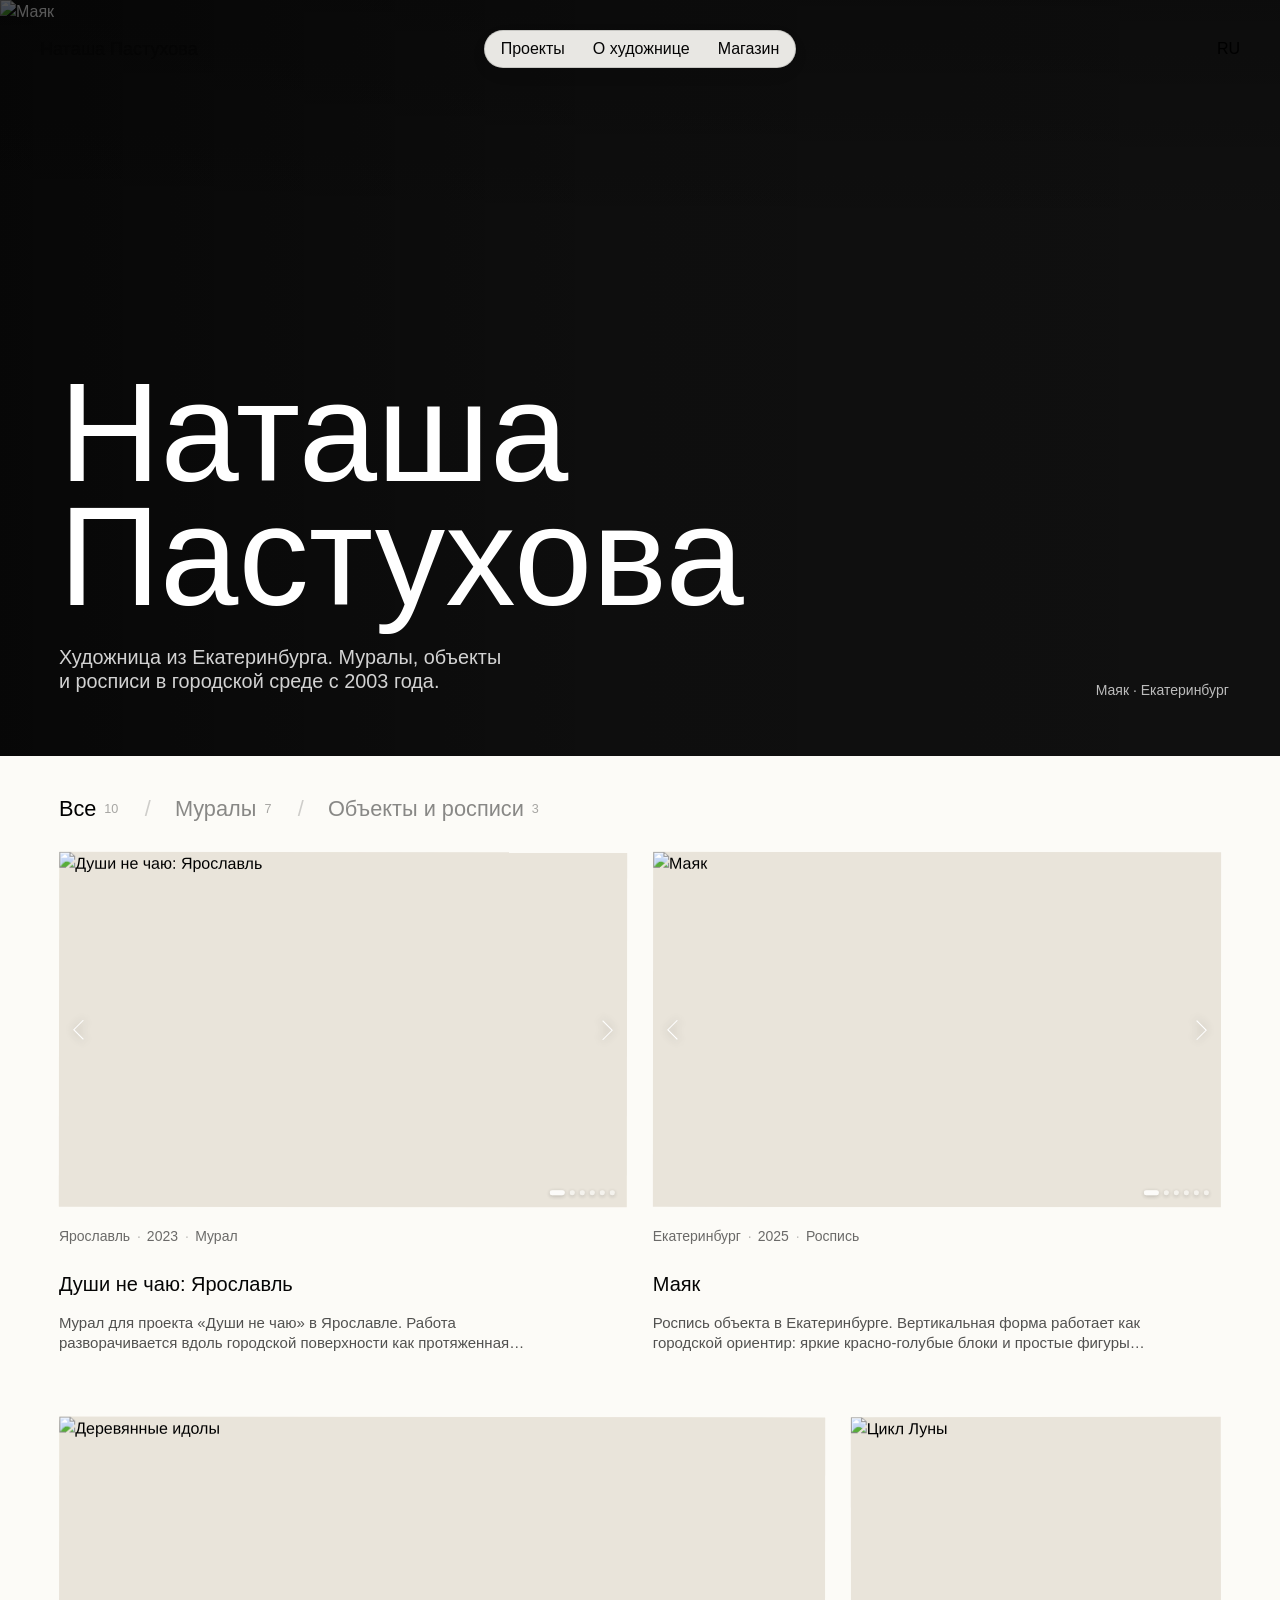
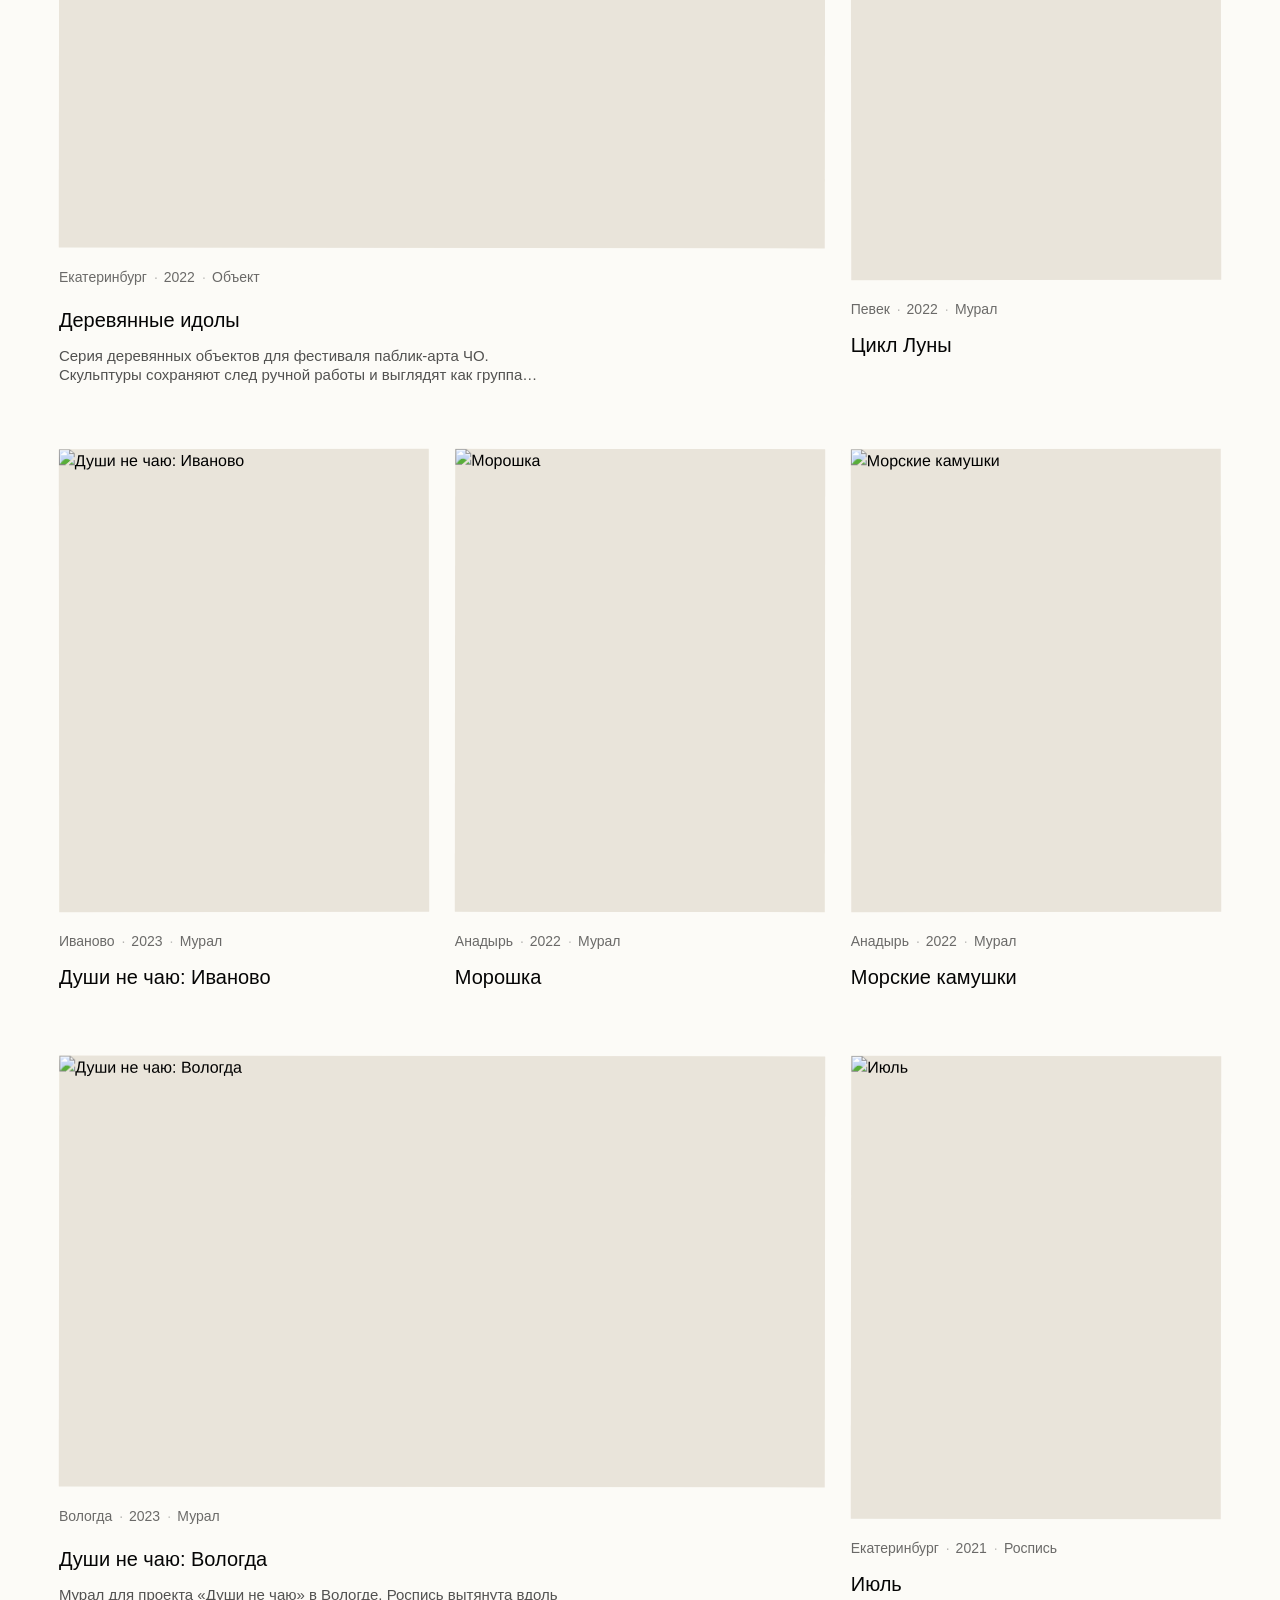
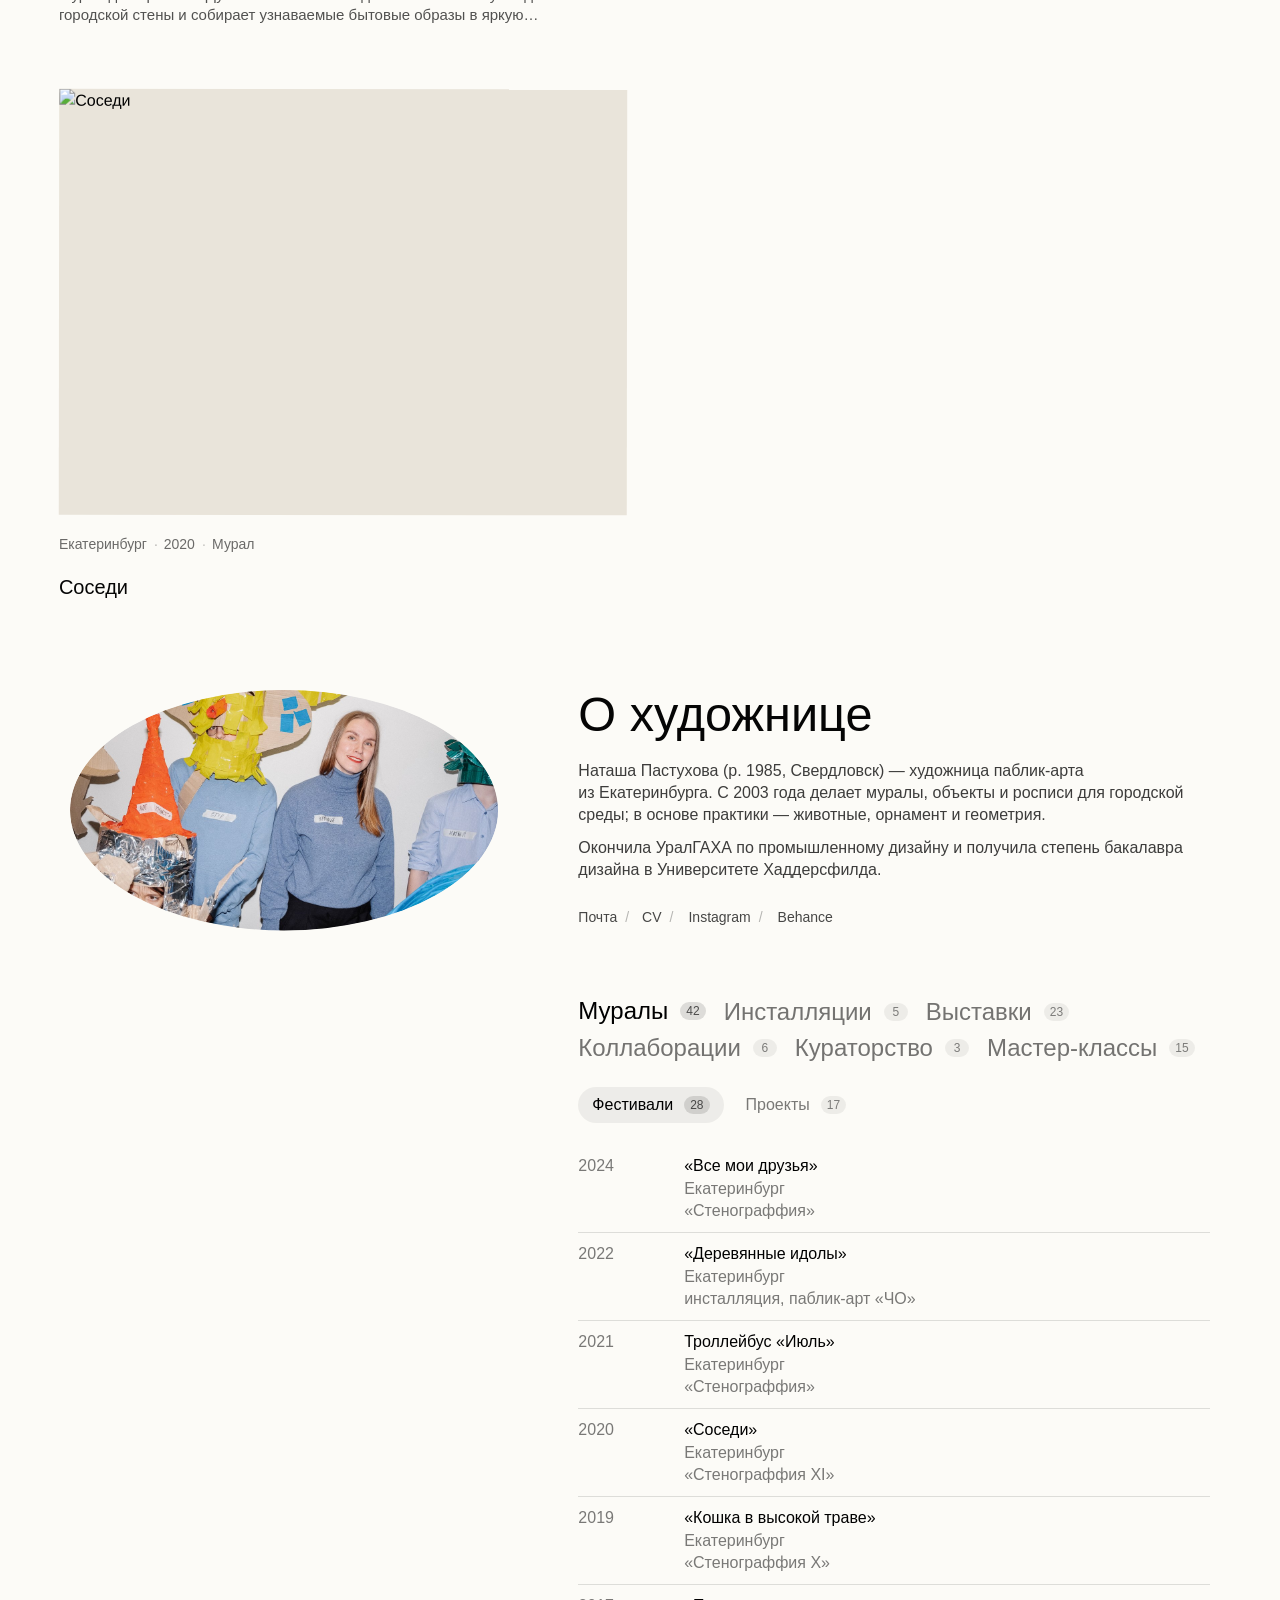
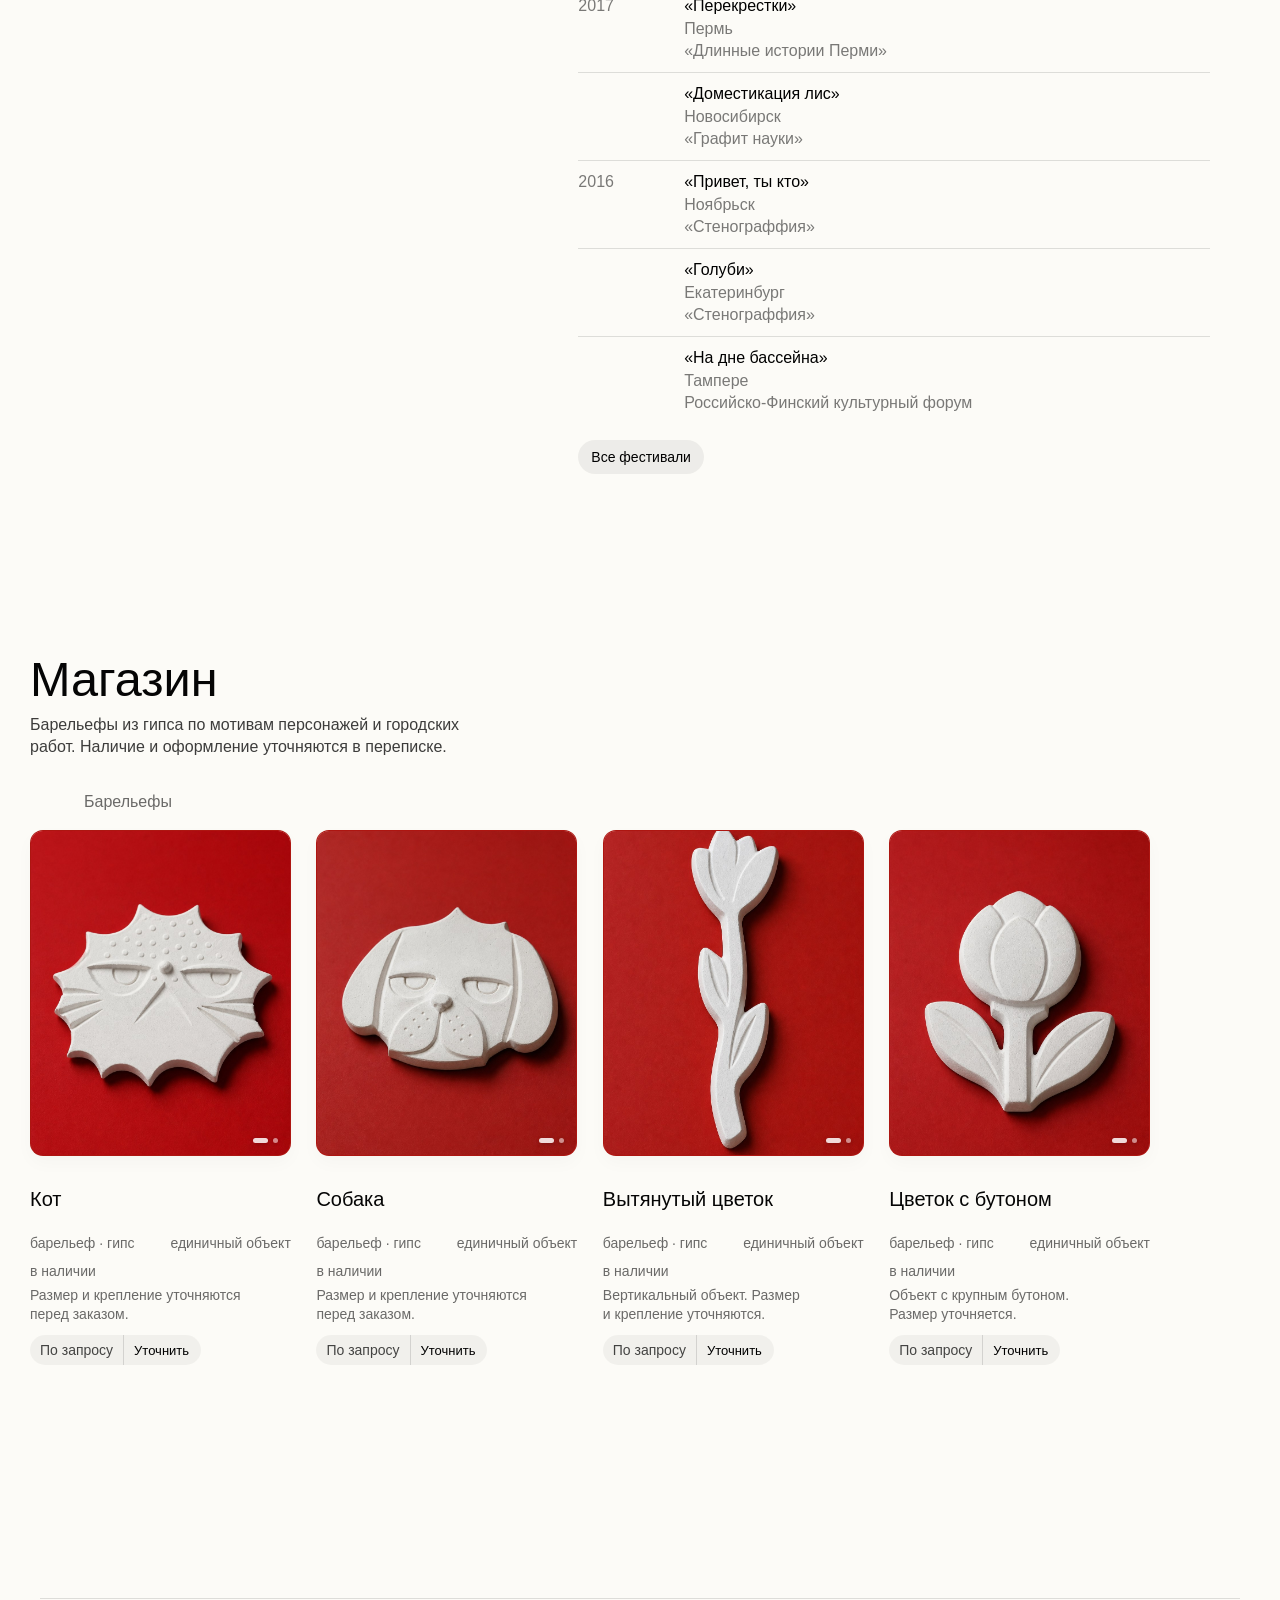
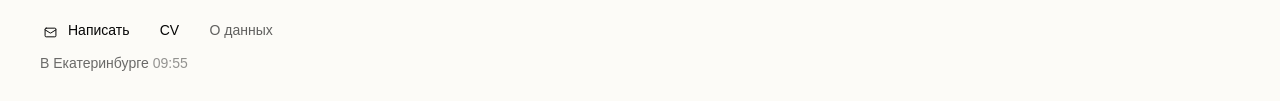
==== commit cf9b086b: "Prepare Natasha Pastukhova site for publishing" ====
--- a/site/projects/project-1/index.html
+++ b/site/projects/project-1/index.html
@@ -11,7 +11,7 @@
         window.location.replace('index.html#cards-start');
     </script>
     <link rel="icon" href="../../favicon.svg" type="image/svg+xml">
-    <link rel="stylesheet" href="css/style.css?v=site-v1-19">
+    <link rel="stylesheet" href="css/style.css?v=site-v1-49">
 </head>
 <body>
     <main class="project-loading">
